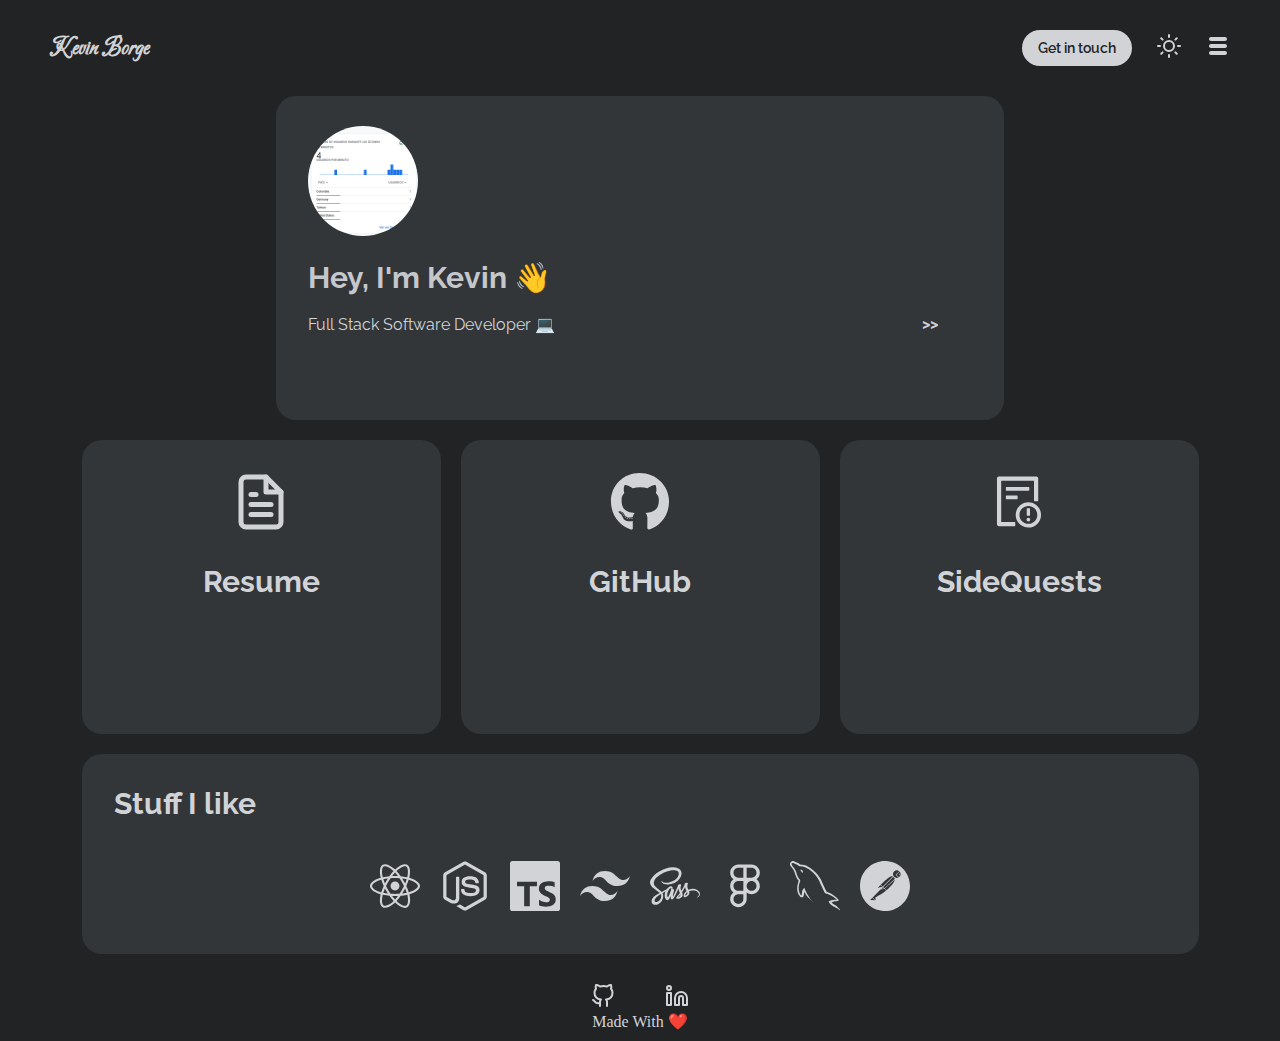
==== index.html @ 9529b45c "Adding url to the sideQuest component" ====
<!DOCTYPE html>
<html lang="en">
<head>
    <meta charset="UTF-8">
    <meta name="viewport" content="width=device-width, initial-scale=1.0">
    <title>Document</title>
    <link rel="stylesheet" href="./Style/Style.css">

    <style>
        @import url('https://fonts.googleapis.com/css2?family=IBM+Plex+Mono:wght@700&family=Lato:wght@300&family=Pixelify+Sans:wght@400;500;600;700&family=Raleway:wght@100;400;500;600&family=Roboto:wght@100;300&display=swap');
    </style>

    <style>
        @import url('https://fonts.googleapis.com/css2?family=Carattere&display=swap');
    </style>

</head>
<body>

    <header>
        
        <div>

            <h2> <a href="">Kevin Borge</a></h2>

            <div class="header-git">
                <a href="">Get in touch</a>
                <a href=""><svg stroke="currentColor" fill="none" stroke-width="2" viewBox="0 0 24 24" stroke-linecap="round" stroke-linejoin="round" class="card-icon swap-off" height="24" width="24" xmlns="http://www.w3.org/2000/svg"><circle cx="12" cy="12" r="5"></circle><line x1="12" y1="1" x2="12" y2="3"></line><line x1="12" y1="21" x2="12" y2="23"></line><line x1="4.22" y1="4.22" x2="5.64" y2="5.64"></line><line x1="18.36" y1="18.36" x2="19.78" y2="19.78"></line><line x1="1" y1="12" x2="3" y2="12"></line><line x1="21" y1="12" x2="23" y2="12"></line><line x1="4.22" y1="19.78" x2="5.64" y2="18.36"></line><line x1="18.36" y1="5.64" x2="19.78" y2="4.22"></line></svg></a>
                
                <label for="menu">
                    <svg stroke="currentColor" fill="currentColor" stroke-width="0" version="1.2" baseProfile="tiny" viewBox="0 0 24 24" class="card-icon swap-off" height="24" width="24" xmlns="http://www.w3.org/2000/svg"><path d="M19 17h-14c-1.103 0-2 .897-2 2s.897 2 2 2h14c1.103 0 2-.897 2-2s-.897-2-2-2zM19 10h-14c-1.103 0-2 .897-2 2s.897 2 2 2h14c1.103 0 2-.897 2-2s-.897-2-2-2zM19 3h-14c-1.103 0-2 .897-2 2s.897 2 2 2h14c1.103 0 2-.897 2-2s-.897-2-2-2z"></path></svg>
                </label> 

                <input type="checkbox" name="menu" id="menu" >
                
                <nav>
                    <ul>
                        <li>About</li>
                        <li>Resume</li>
                    </ul>
                </nav>
            </div>
        </div>

    </header>

    <div class="main-body">
        
        <div class="top-div">
                <ul>
                    <li><img src="/Img/img1.png" alt=""></li>
                    <li><h2>Hey, I'm Kevin 👋</h2></li>
                    <div class="f-stack">
                        <a href="/about.html">
                            <li> <p>Full Stack Software Developer 💻 </p></li>
                            <p class="arrow">>></p>
                        </a>
                    </div>
                </ul>
        </div>

        <div class="mid-div">
            <a href="./resume.html">
                <div class="resume">
                    <svg stroke="currentColor" fill="none" stroke-width="2" viewBox="0 0 24 24" stroke-linecap="round" stroke-linejoin="round" class="card-icon" height="60" width="60" xmlns="http://www.w3.org/2000/svg"><path d="M14 2H6a2 2 0 0 0-2 2v16a2 2 0 0 0 2 2h12a2 2 0 0 0 2-2V8z"></path><polyline points="14 2 14 8 20 8"></polyline><line x1="16" y1="13" x2="8" y2="13"></line><line x1="16" y1="17" x2="8" y2="17"></line><polyline points="10 9 9 9 8 9"></polyline></svg>
                    <p>Resume</p>
                </div>
            </a>

            <a href="https://github.com/PixelGenetics" target="_blank">
                <div class="GitHub">
                    <svg stroke="currentColor" fill="currentColor" stroke-width="0" viewBox="0 0 496 512" class="card-icon" height="60" width="60" xmlns="http://www.w3.org/2000/svg"><path d="M165.9 397.4c0 2-2.3 3.6-5.2 3.6-3.3.3-5.6-1.3-5.6-3.6 0-2 2.3-3.6 5.2-3.6 3-.3 5.6 1.3 5.6 3.6zm-31.1-4.5c-.7 2 1.3 4.3 4.3 4.9 2.6 1 5.6 0 6.2-2s-1.3-4.3-4.3-5.2c-2.6-.7-5.5.3-6.2 2.3zm44.2-1.7c-2.9.7-4.9 2.6-4.6 4.9.3 2 2.9 3.3 5.9 2.6 2.9-.7 4.9-2.6 4.6-4.6-.3-1.9-3-3.2-5.9-2.9zM244.8 8C106.1 8 0 113.3 0 252c0 110.9 69.8 205.8 169.5 239.2 12.8 2.3 17.3-5.6 17.3-12.1 0-6.2-.3-40.4-.3-61.4 0 0-70 15-84.7-29.8 0 0-11.4-29.1-27.8-36.6 0 0-22.9-15.7 1.6-15.4 0 0 24.9 2 38.6 25.8 21.9 38.6 58.6 27.5 72.9 20.9 2.3-16 8.8-27.1 16-33.7-55.9-6.2-112.3-14.3-112.3-110.5 0-27.5 7.6-41.3 23.6-58.9-2.6-6.5-11.1-33.3 2.6-67.9 20.9-6.5 69 27 69 27 20-5.6 41.5-8.5 62.8-8.5s42.8 2.9 62.8 8.5c0 0 48.1-33.6 69-27 13.7 34.7 5.2 61.4 2.6 67.9 16 17.7 25.8 31.5 25.8 58.9 0 96.5-58.9 104.2-114.8 110.5 9.2 7.9 17 22.9 17 46.4 0 33.7-.3 75.4-.3 83.6 0 6.5 4.6 14.4 17.3 12.1C428.2 457.8 496 362.9 496 252 496 113.3 383.5 8 244.8 8zM97.2 352.9c-1.3 1-1 3.3.7 5.2 1.6 1.6 3.9 2.3 5.2 1 1.3-1 1-3.3-.7-5.2-1.6-1.6-3.9-2.3-5.2-1zm-10.8-8.1c-.7 1.3.3 2.9 2.3 3.9 1.6 1 3.6.7 4.3-.7.7-1.3-.3-2.9-2.3-3.9-2-.6-3.6-.3-4.3.7zm32.4 35.6c-1.6 1.3-1 4.3 1.3 6.2 2.3 2.3 5.2 2.6 6.5 1 1.3-1.3.7-4.3-1.3-6.2-2.2-2.3-5.2-2.6-6.5-1zm-11.4-14.7c-1.6 1-1.6 3.6 0 5.9 1.6 2.3 4.3 3.3 5.6 2.3 1.6-1.3 1.6-3.9 0-6.2-1.4-2.3-4-3.3-5.6-2z"></path></svg>
                    <p>GitHub</p>
                </div>
            </a>

            <a href="sideQuest.html">
                <div class="SideQuests">
                    <svg stroke="currentColor" fill="currentColor" stroke-width="0" viewBox="0 0 1024 1024" class="card-icon" height="60" width="60" xmlns="http://www.w3.org/2000/svg"><path d="M688 312v-48c0-4.4-3.6-8-8-8H296c-4.4 0-8 3.6-8 8v48c0 4.4 3.6 8 8 8h384c4.4 0 8-3.6 8-8zm-392 88c-4.4 0-8 3.6-8 8v48c0 4.4 3.6 8 8 8h184c4.4 0 8-3.6 8-8v-48c0-4.4-3.6-8-8-8H296zm376 116c-119.3 0-216 96.7-216 216s96.7 216 216 216 216-96.7 216-216-96.7-216-216-216zm107.5 323.5C750.8 868.2 712.6 884 672 884s-78.8-15.8-107.5-44.5C535.8 810.8 520 772.6 520 732s15.8-78.8 44.5-107.5C593.2 595.8 631.4 580 672 580s78.8 15.8 107.5 44.5C808.2 653.2 824 691.4 824 732s-15.8 78.8-44.5 107.5zM640 812a32 32 0 1 0 64 0 32 32 0 1 0-64 0zm12-64h40c4.4 0 8-3.6 8-8V628c0-4.4-3.6-8-8-8h-40c-4.4 0-8 3.6-8 8v112c0 4.4 3.6 8 8 8zM440 852H208V148h560v344c0 4.4 3.6 8 8 8h56c4.4 0 8-3.6 8-8V108c0-17.7-14.3-32-32-32H168c-17.7 0-32 14.3-32 32v784c0 17.7 14.3 32 32 32h272c4.4 0 8-3.6 8-8v-56c0-4.4-3.6-8-8-8z"></path></svg>
                    <p>SideQuests</p>
                </div>
            </a>
        </div>

        <div class="bottom-div">
            <div class="contenedor">
            <div class="title">
                <h2>Stuff I like</h2>
            </div>
                <div class="technologies">
                    <ul>
                        <li><a href="https://es.react.dev/" target="_blank"><svg stroke="currentColor" fill="currentColor" stroke-width="0" viewBox="0 0 512 512" class="transition" height="50" width="50" xmlns="http://www.w3.org/2000/svg" style=""><path d="M418.2 177.2c-5.4-1.8-10.8-3.5-16.2-5.1.9-3.7 1.7-7.4 2.5-11.1 12.3-59.6 4.2-107.5-23.1-123.3-26.3-15.1-69.2.6-112.6 38.4-4.3 3.7-8.5 7.6-12.5 11.5-2.7-2.6-5.5-5.2-8.3-7.7-45.5-40.4-91.1-57.4-118.4-41.5-26.2 15.2-34 60.3-23 116.7 1.1 5.6 2.3 11.1 3.7 16.7-6.4 1.8-12.7 3.8-18.6 5.9C38.3 196.2 0 225.4 0 255.6c0 31.2 40.8 62.5 96.3 81.5 4.5 1.5 9 3 13.6 4.3-1.5 6-2.8 11.9-4 18-10.5 55.5-2.3 99.5 23.9 114.6 27 15.6 72.4-.4 116.6-39.1 3.5-3.1 7-6.3 10.5-9.7 4.4 4.3 9 8.4 13.6 12.4 42.8 36.8 85.1 51.7 111.2 36.6 27-15.6 35.8-62.9 24.4-120.5-.9-4.4-1.9-8.9-3-13.5 3.2-.9 6.3-1.9 9.4-2.9 57.7-19.1 99.5-50 99.5-81.7 0-30.3-39.4-59.7-93.8-78.4zM282.9 92.3c37.2-32.4 71.9-45.1 87.7-36 16.9 9.7 23.4 48.9 12.8 100.4-.7 3.4-1.4 6.7-2.3 10-22.2-5-44.7-8.6-67.3-10.6-13-18.6-27.2-36.4-42.6-53.1 3.9-3.7 7.7-7.2 11.7-10.7zM167.2 307.5c5.1 8.7 10.3 17.4 15.8 25.9-15.6-1.7-31.1-4.2-46.4-7.5 4.4-14.4 9.9-29.3 16.3-44.5 4.6 8.8 9.3 17.5 14.3 26.1zm-30.3-120.3c14.4-3.2 29.7-5.8 45.6-7.8-5.3 8.3-10.5 16.8-15.4 25.4-4.9 8.5-9.7 17.2-14.2 26-6.3-14.9-11.6-29.5-16-43.6zm27.4 68.9c6.6-13.8 13.8-27.3 21.4-40.6s15.8-26.2 24.4-38.9c15-1.1 30.3-1.7 45.9-1.7s31 .6 45.9 1.7c8.5 12.6 16.6 25.5 24.3 38.7s14.9 26.7 21.7 40.4c-6.7 13.8-13.9 27.4-21.6 40.8-7.6 13.3-15.7 26.2-24.2 39-14.9 1.1-30.4 1.6-46.1 1.6s-30.9-.5-45.6-1.4c-8.7-12.7-16.9-25.7-24.6-39s-14.8-26.8-21.5-40.6zm180.6 51.2c5.1-8.8 9.9-17.7 14.6-26.7 6.4 14.5 12 29.2 16.9 44.3-15.5 3.5-31.2 6.2-47 8 5.4-8.4 10.5-17 15.5-25.6zm14.4-76.5c-4.7-8.8-9.5-17.6-14.5-26.2-4.9-8.5-10-16.9-15.3-25.2 16.1 2 31.5 4.7 45.9 8-4.6 14.8-10 29.2-16.1 43.4zM256.2 118.3c10.5 11.4 20.4 23.4 29.6 35.8-19.8-.9-39.7-.9-59.5 0 9.8-12.9 19.9-24.9 29.9-35.8zM140.2 57c16.8-9.8 54.1 4.2 93.4 39 2.5 2.2 5 4.6 7.6 7-15.5 16.7-29.8 34.5-42.9 53.1-22.6 2-45 5.5-67.2 10.4-1.3-5.1-2.4-10.3-3.5-15.5-9.4-48.4-3.2-84.9 12.6-94zm-24.5 263.6c-4.2-1.2-8.3-2.5-12.4-3.9-21.3-6.7-45.5-17.3-63-31.2-10.1-7-16.9-17.8-18.8-29.9 0-18.3 31.6-41.7 77.2-57.6 5.7-2 11.5-3.8 17.3-5.5 6.8 21.7 15 43 24.5 63.6-9.6 20.9-17.9 42.5-24.8 64.5zm116.6 98c-16.5 15.1-35.6 27.1-56.4 35.3-11.1 5.3-23.9 5.8-35.3 1.3-15.9-9.2-22.5-44.5-13.5-92 1.1-5.6 2.3-11.2 3.7-16.7 22.4 4.8 45 8.1 67.9 9.8 13.2 18.7 27.7 36.6 43.2 53.4-3.2 3.1-6.4 6.1-9.6 8.9zm24.5-24.3c-10.2-11-20.4-23.2-30.3-36.3 9.6.4 19.5.6 29.5.6 10.3 0 20.4-.2 30.4-.7-9.2 12.7-19.1 24.8-29.6 36.4zm130.7 30c-.9 12.2-6.9 23.6-16.5 31.3-15.9 9.2-49.8-2.8-86.4-34.2-4.2-3.6-8.4-7.5-12.7-11.5 15.3-16.9 29.4-34.8 42.2-53.6 22.9-1.9 45.7-5.4 68.2-10.5 1 4.1 1.9 8.2 2.7 12.2 4.9 21.6 5.7 44.1 2.5 66.3zm18.2-107.5c-2.8.9-5.6 1.8-8.5 2.6-7-21.8-15.6-43.1-25.5-63.8 9.6-20.4 17.7-41.4 24.5-62.9 5.2 1.5 10.2 3.1 15 4.7 46.6 16 79.3 39.8 79.3 58 0 19.6-34.9 44.9-84.8 61.4zm-149.7-15c25.3 0 45.8-20.5 45.8-45.8s-20.5-45.8-45.8-45.8c-25.3 0-45.8 20.5-45.8 45.8s20.5 45.8 45.8 45.8z"></path></svg></a></li>
                        <li><a href="https://developer.mozilla.org/es/docs/Web/JavaScript" target="_blank"><svg stroke="currentColor" fill="currentColor" stroke-width="0" viewBox="0 0 448 512" class="transition" height="50" width="50" xmlns="http://www.w3.org/2000/svg" style=""><path d="M224 508c-6.7 0-13.5-1.8-19.4-5.2l-61.7-36.5c-9.2-5.2-4.7-7-1.7-8 12.3-4.3 14.8-5.2 27.9-12.7 1.4-.8 3.2-.5 4.6.4l47.4 28.1c1.7 1 4.1 1 5.7 0l184.7-106.6c1.7-1 2.8-3 2.8-5V149.3c0-2.1-1.1-4-2.9-5.1L226.8 37.7c-1.7-1-4-1-5.7 0L36.6 144.3c-1.8 1-2.9 3-2.9 5.1v213.1c0 2 1.1 4 2.9 4.9l50.6 29.2c27.5 13.7 44.3-2.4 44.3-18.7V167.5c0-3 2.4-5.3 5.4-5.3h23.4c2.9 0 5.4 2.3 5.4 5.3V378c0 36.6-20 57.6-54.7 57.6-10.7 0-19.1 0-42.5-11.6l-48.4-27.9C8.1 389.2.7 376.3.7 362.4V149.3c0-13.8 7.4-26.8 19.4-33.7L204.6 9c11.7-6.6 27.2-6.6 38.8 0l184.7 106.7c12 6.9 19.4 19.8 19.4 33.7v213.1c0 13.8-7.4 26.7-19.4 33.7L243.4 502.8c-5.9 3.4-12.6 5.2-19.4 5.2zm149.1-210.1c0-39.9-27-50.5-83.7-58-57.4-7.6-63.2-11.5-63.2-24.9 0-11.1 4.9-25.9 47.4-25.9 37.9 0 51.9 8.2 57.7 33.8.5 2.4 2.7 4.2 5.2 4.2h24c1.5 0 2.9-.6 3.9-1.7s1.5-2.6 1.4-4.1c-3.7-44.1-33-64.6-92.2-64.6-52.7 0-84.1 22.2-84.1 59.5 0 40.4 31.3 51.6 81.8 56.6 60.5 5.9 65.2 14.8 65.2 26.7 0 20.6-16.6 29.4-55.5 29.4-48.9 0-59.6-12.3-63.2-36.6-.4-2.6-2.6-4.5-5.3-4.5h-23.9c-3 0-5.3 2.4-5.3 5.3 0 31.1 16.9 68.2 97.8 68.2 58.4-.1 92-23.2 92-63.4z"></path></svg></a></li>
                        <li><a href="https://www.typescriptlang.org/" target="_blank"><svg stroke="currentColor" fill="currentColor" stroke-width="0" role="img" viewBox="0 0 24 24" class="transition" height="50" width="50" xmlns="http://www.w3.org/2000/svg" style=""><title></title><path d="M1.125 0C.502 0 0 .502 0 1.125v21.75C0 23.498.502 24 1.125 24h21.75c.623 0 1.125-.502 1.125-1.125V1.125C24 .502 23.498 0 22.875 0zm17.363 9.75c.612 0 1.154.037 1.627.111a6.38 6.38 0 0 1 1.306.34v2.458a3.95 3.95 0 0 0-.643-.361 5.093 5.093 0 0 0-.717-.26 5.453 5.453 0 0 0-1.426-.2c-.3 0-.573.028-.819.086a2.1 2.1 0 0 0-.623.242c-.17.104-.3.229-.393.374a.888.888 0 0 0-.14.49c0 .196.053.373.156.529.104.156.252.304.443.444s.423.276.696.41c.273.135.582.274.926.416.47.197.892.407 1.266.628.374.222.695.473.963.753.268.279.472.598.614.957.142.359.214.776.214 1.253 0 .657-.125 1.21-.373 1.656a3.033 3.033 0 0 1-1.012 1.085 4.38 4.38 0 0 1-1.487.596c-.566.12-1.163.18-1.79.18a9.916 9.916 0 0 1-1.84-.164 5.544 5.544 0 0 1-1.512-.493v-2.63a5.033 5.033 0 0 0 3.237 1.2c.333 0 .624-.03.872-.09.249-.06.456-.144.623-.25.166-.108.29-.234.373-.38a1.023 1.023 0 0 0-.074-1.089 2.12 2.12 0 0 0-.537-.5 5.597 5.597 0 0 0-.807-.444 27.72 27.72 0 0 0-1.007-.436c-.918-.383-1.602-.852-2.053-1.405-.45-.553-.676-1.222-.676-2.005 0-.614.123-1.141.369-1.582.246-.441.58-.804 1.004-1.089a4.494 4.494 0 0 1 1.47-.629 7.536 7.536 0 0 1 1.77-.201zm-15.113.188h9.563v2.166H9.506v9.646H6.789v-9.646H3.375z"></path></svg></a></li>
                        <li><a href="https://tailwindcss.com/" target="_blank"><svg stroke="currentColor" fill="currentColor" stroke-width="0" role="img" viewBox="0 0 24 24" class="transition" height="50" width="50" xmlns="http://www.w3.org/2000/svg" style=""><title></title><path d="M12.001,4.8c-3.2,0-5.2,1.6-6,4.8c1.2-1.6,2.6-2.2,4.2-1.8c0.913,0.228,1.565,0.89,2.288,1.624 C13.666,10.618,15.027,12,18.001,12c3.2,0,5.2-1.6,6-4.8c-1.2,1.6-2.6,2.2-4.2,1.8c-0.913-0.228-1.565-0.89-2.288-1.624 C16.337,6.182,14.976,4.8,12.001,4.8z M6.001,12c-3.2,0-5.2,1.6-6,4.8c1.2-1.6,2.6-2.2,4.2-1.8c0.913,0.228,1.565,0.89,2.288,1.624 c1.177,1.194,2.538,2.576,5.512,2.576c3.2,0,5.2-1.6,6-4.8c-1.2,1.6-2.6,2.2-4.2,1.8c-0.913-0.228-1.565-0.89-2.288-1.624 C10.337,13.382,8.976,12,6.001,12z"></path></svg></a></li>
                        <li><a href="https://sass-lang.com/" target="_blank"><svg fill="currentColor" width="50px" height="50px" viewBox="0 -4 32 32" xmlns="http://www.w3.org/2000/svg"><path d="m27.533 13.796c.039-.001.085-.002.132-.002.834 0 1.623.194 2.323.54l-.031-.014c.638.311 1.162.771 1.541 1.335l.009.014c.299.436.477.975.477 1.555 0 .042-.001.084-.003.125v-.006c-.031.579-.294 1.09-.698 1.448l-.002.002c-.221.217-.488.387-.785.495l-.015.005q-.25.05-.275-.075t.225-.275c.452-.274.779-.716.898-1.237l.003-.013c.003-.042.005-.091.005-.141 0-.311-.074-.605-.205-.865l.005.011c-.217-.453-.541-.825-.94-1.094l-.01-.006c-.597-.384-1.313-.636-2.083-.699l-.016-.001c-.262-.039-.564-.061-.872-.061-.801 0-1.566.151-2.27.426l.042-.015c.145.339.236.732.249 1.144v.005c-.016.845-.47 1.58-1.145 1.99l-.011.006c-.31.22-.664.413-1.041.563l-.035.012c-.229.112-.498.177-.782.177-.033 0-.065-.001-.097-.003h.005q-.949-.199-.45-1.65c.145-.421.348-.786.605-1.107l-.006.007c.329-.43.69-.807 1.089-1.141l.011-.009-.098-.146c-.183-.312-.351-.675-.486-1.054l-.014-.046q-.15-.5-.25-.949l-.05-.35-.5.949q-.65 1.2-1.25 2.099l-.15.25c.168.408.292.881.348 1.375l.002.025c.004.047.006.103.006.159 0 .758-.374 1.428-.948 1.837l-.007.005c-.274.169-.601.344-.94.5l-.06.025c-.353.153-.762.253-1.191.275h-.009c-.033.002-.072.004-.111.004-.25 0-.487-.057-.699-.158l.01.004c-.127-.109-.207-.269-.207-.448 0-.091.021-.178.058-.255l-.002.004c.4-.561.794-1.049 1.213-1.515l-.013.015 1.1-1.399-.199-.45c-.16-.294-.313-.641-.436-1.001l-.014-.048q-.15-.5-.25-.949l-.05-.35-.5 1.2q-.599 1.399-1.1 2.399-.747 1.5-1.25 2.3l-.1.15q-.599.949-1.15.949t-.747-.7c-.096-.344-.152-.739-.152-1.147 0-.036 0-.072.001-.108v.005l.1-.7v.05q-.4.949-.8 1.749c-.177.346-.359.641-.563.919l.013-.019c-.206.216-.496.35-.817.35-.003 0-.005 0-.008 0-.021.002-.045.002-.069.002-.253 0-.483-.096-.657-.253l.001.001c-.349-.358-.608-.805-.742-1.304l-.005-.021c-.164-.455-.258-.981-.258-1.529 0-.071.002-.141.005-.21v.01c.079-.796.238-1.525.471-2.22l-.021.071-1.799 1.05v.05c.261.542.414 1.178.414 1.85 0 .123-.005.245-.015.365l.001-.016c-.053 1.03-.382 1.973-.913 2.77l.013-.02c-.557.884-1.36 1.567-2.314 1.962l-.033.012c-.537.241-1.165.382-1.825.382-.418 0-.824-.056-1.208-.162l.032.007c-.318-.107-.578-.319-.743-.593l-.003-.006c-.233-.338-.38-.751-.403-1.196v-.006c-.011-.101-.017-.218-.017-.337 0-.513.117-.999.326-1.432l-.009.02c.574-.979 1.368-1.772 2.316-2.33l.03-.016c.671-.465 1.442-.916 2.247-1.309l.106-.047.25-.15q-.45-.35-1.65-1.2c-1.069-.716-1.998-1.439-2.874-2.221l.025.022c-.847-.729-1.464-1.703-1.741-2.812l-.008-.038c-.026-.154-.041-.331-.041-.511 0-.564.145-1.094.399-1.555l-.008.017c.56-1.204 1.336-2.219 2.288-3.035l.012-.01c1.03-.973 2.196-1.82 3.462-2.506l.087-.043c1.131-.653 2.452-1.26 3.829-1.747l.17-.052c1.279-.468 2.756-.742 4.296-.747h.002c.07-.002.153-.004.236-.004 1.241 0 2.415.287 3.459.798l-.046-.021c.9.41 1.574 1.182 1.844 2.126l.006.024c.083.322.13.692.13 1.073 0 .632-.131 1.234-.366 1.78l.011-.029c-.428 1.037-1.037 1.92-1.797 2.647l-.003.003c-.77.763-1.693 1.373-2.718 1.78l-.055.019c-1.074.461-2.321.751-3.63.799l-.019.001c-.192.022-.414.034-.639.034-.592 0-1.163-.085-1.703-.244l.043.011c-.483-.154-.9-.393-1.254-.703l.004.003c-.248-.202-.45-.451-.594-.734l-.006-.013q-.15-.4-.025-.475t.175-.025l.25.25c.279.259.612.463.98.593l.02.006c.506.176 1.09.278 1.697.278.195 0 .387-.01.576-.031l-.023.002c1.618-.191 3.077-.743 4.336-1.573l-.037.023c1.064-.633 1.925-1.503 2.531-2.54l.018-.034c.301-.442.481-.988.481-1.576 0-.361-.068-.707-.192-1.025l.007.019c-.374-.591-.979-1.007-1.685-1.122l-.014-.002c-.548-.135-1.178-.213-1.825-.213-.521 0-1.031.05-1.524.146l.05-.008c-1.687.304-3.195.825-4.586 1.541l.091-.043q-6.148 3.1-6.349 6.349v.049c0 .873.343 1.666.902 2.252l-.001-.001c.637.708 1.341 1.333 2.11 1.873l.039.026c.701.524 1.321 1.065 1.898 1.649l.001.002.1.1 3.2-1.749c.365-.528.804-.974 1.308-1.334l.016-.011c.4-.336.908-.555 1.465-.599l.009-.001c.02-.002.043-.002.067-.002.373 0 .693.225.831.547l.002.006c.105.235.166.51.166.799 0 .088-.006.175-.017.261l.001-.01-.097.493.15-.1c.104-.079.235-.126.377-.126.09 0 .175.019.252.053l-.004-.002c.192.05.331.222.331.426 0 .035-.004.069-.012.102l.001-.003-.15.55q-.45 1.799-.599 2.599c-.05.173-.078.372-.078.578 0 .043.001.085.004.127v-.006q.025.3.075.3t.199-.3l.15-.35q.05 0 0 .05l.55-1.15q1.95-4.298 2.099-4.8l.3-.949q.05-.1.4-.199c.237-.064.508-.101.788-.101.023 0 .046 0 .068.001h-.003q.7 0 .7.35l-.05.25c-.112.308-.223.693-.309 1.087l-.011.063c-.02.129-.032.277-.032.429 0 .202.02.399.059.59l-.003-.019.05.199c.102.417.257.783.46 1.117l-.01-.017q.599-.999 1.15-2.049c.29-.483.56-1.043.777-1.629l.023-.07c.075-.377.161-.695.266-1.005l-.016.056q.05-.15.427-.225c.238-.048.511-.075.79-.075h.036-.002q.7 0 .747.35l-.1.199c-.119.336-.223.74-.293 1.155l-.006.045c-.009.097-.015.209-.015.323 0 .239.024.473.069.699l-.004-.023v.199c.115.436.286.819.51 1.166l-.01-.016.15.35c.835-.41 1.817-.65 2.855-.65h.039-.002zm-21.439 7.253c.695-.718 1.124-1.698 1.124-2.778 0-.417-.064-.819-.182-1.197l.008.028-.8.5c-.816.465-1.522.984-2.161 1.574l.008-.007c-.485.446-.843 1.023-1.019 1.674l-.006.025q-.225.925.225 1.2c.183.084.398.133.623.133.246 0 .479-.058.684-.162l-.009.004c.594-.216 1.097-.559 1.497-.998l.003-.003zm6.697-4.604q.25-.65.55-1.55.4-1.2.275-1.399t-.475-.05c-.278.135-.511.32-.697.547l-.003.004c-.208.263-.406.557-.582.866l-.018.034c-.202.331-.373.712-.492 1.116l-.009.034c-.193.523-.305 1.128-.305 1.758 0 .085.002.169.006.253v-.012q.05.999.32 1.075t.625-.725c.229-.413.433-.893.585-1.396l.014-.054q.149-.354.204-.501zm5.546 2.65c.693-.311 1.181-.966 1.249-1.741l.001-.008v-.05l-.55.7-.999 1.1c-.015.012-.025.03-.025.05 0 .02.01.038.024.05q.048.049.3-.1zm4.299-.95c.756-.216 1.3-.901 1.3-1.712 0-.013 0-.026 0-.039v.002c-.01-.2-.046-.388-.105-.566l.004.015c-.389.346-.708.76-.939 1.227l-.011.023q-.451.899-.252 1.048z"/></svg></a></li>
                        <li><a href="https://www.figma.com/" target="_blank"><svg width="50" height="50px" viewBox="0 0 15 15" fill="currentColor" xmlns="http://www.w3.org/2000/svg"><path fill-rule="evenodd" clip-rule="evenodd" d="M7.00005 2.04999H5.52505C4.71043 2.04999 4.05005 2.71037 4.05005 3.52499C4.05005 4.33961 4.71043 4.99999 5.52505 4.99999H7.00005V2.04999ZM7.00005 1.04999H8.00005H9.47505C10.842 1.04999 11.95 2.15808 11.95 3.52499C11.95 4.33163 11.5642 5.04815 10.9669 5.49999C11.5642 5.95184 11.95 6.66836 11.95 7.475C11.95 8.8419 10.842 9.95 9.47505 9.95C8.92236 9.95 8.41198 9.76884 8.00005 9.46266V9.95L8.00005 11.425C8.00005 12.7919 6.89195 13.9 5.52505 13.9C4.15814 13.9 3.05005 12.7919 3.05005 11.425C3.05005 10.6183 3.43593 9.90184 4.03317 9.44999C3.43593 8.99814 3.05005 8.28163 3.05005 7.475C3.05005 6.66836 3.43594 5.95184 4.03319 5.5C3.43594 5.04815 3.05005 4.33163 3.05005 3.52499C3.05005 2.15808 4.15814 1.04999 5.52505 1.04999H7.00005ZM8.00005 2.04999V4.99999H9.47505C10.2897 4.99999 10.95 4.33961 10.95 3.52499C10.95 2.71037 10.2897 2.04999 9.47505 2.04999H8.00005ZM5.52505 8.94998H7.00005L7.00005 7.4788L7.00005 7.475L7.00005 7.4712V6H5.52505C4.71043 6 4.05005 6.66038 4.05005 7.475C4.05005 8.28767 4.70727 8.94684 5.5192 8.94999L5.52505 8.94998ZM4.05005 11.425C4.05005 10.6123 4.70727 9.95315 5.5192 9.94999L5.52505 9.95H7.00005L7.00005 11.425C7.00005 12.2396 6.33967 12.9 5.52505 12.9C4.71043 12.9 4.05005 12.2396 4.05005 11.425ZM8.00005 7.47206C8.00164 6.65879 8.66141 6 9.47505 6C10.2897 6 10.95 6.66038 10.95 7.475C10.95 8.28962 10.2897 8.95 9.47505 8.95C8.66141 8.95 8.00164 8.29121 8.00005 7.47794V7.47206Z"fill="currentColor"/></svg></a></li>
                        <li><a href="https://www.mysql.com/" target="_blank"><svg fill="currentColor" width="50px" height="50px" viewBox="0 0 24 24" xmlns="http://www.w3.org/2000/svg"><path d="m24.129 23.412-.508-.484c-.251-.331-.518-.624-.809-.891l-.005-.004q-.448-.407-.931-.774-.387-.266-1.064-.641c-.371-.167-.661-.46-.818-.824l-.004-.01-.048-.024c.212-.021.406-.06.592-.115l-.023.006.57-.157c.236-.074.509-.122.792-.133h.006c.298-.012.579-.06.847-.139l-.025.006q.194-.048.399-.109t.351-.109v-.169q-.145-.217-.351-.496c-.131-.178-.278-.333-.443-.468l-.005-.004q-.629-.556-1.303-1.076c-.396-.309-.845-.624-1.311-.916l-.068-.04c-.246-.162-.528-.312-.825-.435l-.034-.012q-.448-.182-.883-.399c-.097-.048-.21-.09-.327-.119l-.011-.002c-.117-.024-.217-.084-.29-.169l-.001-.001c-.138-.182-.259-.389-.355-.609l-.008-.02q-.145-.339-.314-.651-.363-.702-.702-1.427t-.651-1.452q-.217-.484-.399-.967c-.134-.354-.285-.657-.461-.942l.013.023c-.432-.736-.863-1.364-1.331-1.961l.028.038c-.463-.584-.943-1.106-1.459-1.59l-.008-.007c-.509-.478-1.057-.934-1.632-1.356l-.049-.035q-.896-.651-1.96-1.282c-.285-.168-.616-.305-.965-.393l-.026-.006-1.113-.278-.629-.048q-.314-.024-.629-.024c-.148-.078-.275-.171-.387-.279-.11-.105-.229-.204-.353-.295l-.01-.007c-.605-.353-1.308-.676-2.043-.93l-.085-.026c-.193-.113-.425-.179-.672-.179-.176 0-.345.034-.499.095l.009-.003c-.38.151-.67.458-.795.84l-.003.01c-.073.172-.115.371-.115.581 0 .368.13.705.347.968l-.002-.003q.544.725.834 1.14.217.291.448.605c.141.188.266.403.367.63l.008.021c.056.119.105.261.141.407l.003.016q.048.206.121.448.217.556.411 1.14c.141.425.297.785.478 1.128l-.019-.04q.145.266.291.52t.314.496c.065.098.147.179.241.242l.003.002c.099.072.164.185.169.313v.001c-.114.168-.191.369-.217.586l-.001.006c-.035.253-.085.478-.153.695l.008-.03c-.223.666-.351 1.434-.351 2.231 0 .258.013.512.04.763l-.003-.031c.06.958.349 1.838.812 2.6l-.014-.025c.197.295.408.552.641.787.168.188.412.306.684.306.152 0 .296-.037.422-.103l-.005.002c.35-.126.599-.446.617-.827v-.002c.048-.474.12-.898.219-1.312l-.013.067c.024-.063.038-.135.038-.211 0-.015-.001-.03-.002-.045v.002q-.012-.109.133-.206v.048q.145.339.302.677t.326.677c.295.449.608.841.952 1.202l-.003-.003c.345.372.721.706 1.127 1.001l.022.015c.212.162.398.337.566.528l.004.004c.158.186.347.339.56.454l.01.005v-.024h.048c-.039-.087-.102-.157-.18-.205l-.002-.001c-.079-.044-.147-.088-.211-.136l.005.003q-.217-.217-.448-.484t-.423-.508q-.508-.702-.969-1.467t-.871-1.555q-.194-.387-.375-.798t-.351-.798c-.049-.099-.083-.213-.096-.334v-.005c-.006-.115-.072-.214-.168-.265l-.002-.001c-.121.206-.255.384-.408.545l.001-.001c-.159.167-.289.364-.382.58l-.005.013c-.141.342-.244.739-.289 1.154l-.002.019q-.072.641-.145 1.318l-.048.024-.024.024c-.26-.053-.474-.219-.59-.443l-.002-.005q-.182-.351-.326-.69c-.248-.637-.402-1.374-.423-2.144v-.009c-.009-.122-.013-.265-.013-.408 0-.666.105-1.308.299-1.91l-.012.044q.072-.266.314-.896t.097-.871c-.05-.165-.143-.304-.265-.41l-.001-.001c-.122-.106-.233-.217-.335-.335l-.003-.004q-.169-.244-.326-.52t-.278-.544c-.165-.382-.334-.861-.474-1.353l-.022-.089c-.159-.565-.336-1.043-.546-1.503l.026.064c-.111-.252-.24-.47-.39-.669l.006.008q-.244-.326-.436-.617-.244-.314-.484-.605c-.163-.197-.308-.419-.426-.657l-.009-.02c-.048-.097-.09-.21-.119-.327l-.002-.011c-.011-.035-.017-.076-.017-.117 0-.082.024-.159.066-.223l-.001.002c.011-.056.037-.105.073-.145.039-.035.089-.061.143-.072h.002c.085-.055.188-.088.3-.088.084 0 .165.019.236.053l-.003-.001c.219.062.396.124.569.195l-.036-.013q.459.194.847.375c.298.142.552.292.792.459l-.018-.012q.194.121.387.266t.411.291h.339q.387 0 .822.037c.293.023.564.078.822.164l-.024-.007c.481.143.894.312 1.286.515l-.041-.019q.593.302 1.125.641c.589.367 1.098.743 1.577 1.154l-.017-.014c.5.428.954.867 1.38 1.331l.01.012c.416.454.813.947 1.176 1.464l.031.047c.334.472.671 1.018.974 1.584l.042.085c.081.154.163.343.234.536l.011.033q.097.278.217.57.266.605.57 1.221t.57 1.198l.532 1.161c.187.406.396.756.639 1.079l-.011-.015c.203.217.474.369.778.422l.008.001c.368.092.678.196.978.319l-.047-.017c.143.065.327.134.516.195l.04.011c.212.065.396.151.565.259l-.009-.005c.327.183.604.363.868.559l-.021-.015q.411.302.822.57.194.145.651.423t.484.52c-.114-.004-.249-.007-.384-.007-.492 0-.976.032-1.45.094l.056-.006c-.536.072-1.022.203-1.479.39l.04-.014c-.113.049-.248.094-.388.129l-.019.004c-.142.021-.252.135-.266.277v.001c.061.076.11.164.143.26l.002.006c.034.102.075.19.125.272l-.003-.006c.119.211.247.393.391.561l-.004-.005c.141.174.3.325.476.454l.007.005q.244.194.508.399c.161.126.343.25.532.362l.024.013c.284.174.614.34.958.479l.046.016c.374.15.695.324.993.531l-.016-.011q.291.169.58.375t.556.399c.073.072.137.152.191.239l.003.005c.091.104.217.175.36.193h.003v-.048c-.088-.067-.153-.16-.184-.267l-.001-.004c-.025-.102-.062-.191-.112-.273l.002.004zm-18.576-19.205q-.194 0-.363.012c-.115.008-.222.029-.323.063l.009-.003v.024h.048q.097.145.244.326t.266.351l.387.798.048-.024c.113-.082.2-.192.252-.321l.002-.005c.052-.139.082-.301.082-.469 0-.018 0-.036-.001-.054v.003c-.045-.044-.082-.096-.108-.154l-.001-.003-.081-.182c-.053-.084-.127-.15-.214-.192l-.003-.001c-.094-.045-.174-.102-.244-.169z"/></svg></a></li>
                        <li><a href="https://www.postman.com/product/what-is-postman/" target="_blank"><svg fill="currentColor" width="50px" height="50px" viewBox="0 0 32 32" xmlns="http://www.w3.org/2000/svg"><path d="M18.036 0.131c-8.765-1.12-16.781 5.067-17.905 13.833-1.12 8.765 5.067 16.781 13.833 17.905 8.765 1.12 16.781-5.067 17.9-13.833 1.125-8.765-5.061-16.781-13.828-17.905zM21.328 10.115c-0.297 0-0.579 0.12-0.787 0.333l-5.937 5.932-0.411-0.407-0.855-0.859c5.849-5.833 6.907-5.891 7.989-5zM14.849 16.593l5.916-5.921c0.328-0.344 0.875-0.339 1.204 0.005 0.323 0.349 0.291 0.896-0.073 1.197l-6.265 5.5zM15.287 17.521l-1.469 0.317c-0.031 0.005-0.072-0.011-0.088-0.047-0.016-0.032-0.011-0.068 0.016-0.095l0.859-0.859zM11.547 16.907l1.568-1.563 1.172 1.172-2.641 0.567c-0.047 0.011-0.093-0.009-0.115-0.052-0.025-0.041-0.015-0.093 0.016-0.124zM6.688 24.984c-0.057-0.005-0.1-0.057-0.095-0.109 0.005-0.025 0.016-0.047 0.032-0.063h0.005l1.26-1.26 1.631 1.631zM9.921 23.307c-0.124 0.068-0.187 0.209-0.156 0.344l0.271 1.152c0.043 0.167-0.161 0.28-0.281 0.156h-0.005l-1.635-1.636 5.016-5.011 2.427-0.525 1.161 1.167c-1.672 1.468-3.959 2.932-6.797 4.353zM16.959 18.74l-1.12-1.12 6.265-5.5c0.057-0.052 0.109-0.109 0.156-0.167-0.192 1.792-2.703 4.323-5.301 6.787zM21.839 10.125h-0.005c-2.183-2.193 0.901-5.563 3.276-3.584l-2.145 2.152c-0.063 0.061-0.063 0.167 0 0.228l1.661 1.663c-0.932 0.463-2.052 0.276-2.787-0.459zM25.271 10.125c-0.109 0.109-0.229 0.208-0.359 0.291l-1.609-1.609 2.041-2.047c0.885 0.964 0.849 2.443-0.073 3.365zM25.14 8.068c-0.067 0.047-0.093 0.129-0.072 0.208 0.099 0.197 0.072 0.432-0.068 0.599-0.068 0.084-0.052 0.199 0.031 0.265 0.032 0.021 0.068 0.037 0.109 0.037 0.057 0 0.111-0.021 0.141-0.063 0.235-0.281 0.281-0.677 0.12-1.005-0.063-0.083-0.177-0.104-0.261-0.041z"/></svg></a></li>
                    </ul>
                </div>
            </div>
        </div>

    </div>

    <footer>
        <div>
            <ul>
                <li><a href=""><svg stroke="#D1D3D7" fill="none" stroke-width="2" viewBox="0 0 24 24" stroke-linecap="round" stroke-linejoin="round" height="24" width="24" xmlns="http://www.w3.org/2000/svg"><path d="M9 19c-5 1.5-5-2.5-7-3m14 6v-3.87a3.37 3.37 0 0 0-.94-2.61c3.14-.35 6.44-1.54 6.44-7A5.44 5.44 0 0 0 20 4.77 5.07 5.07 0 0 0 19.91 1S18.73.65 16 2.48a13.38 13.38 0 0 0-7 0C6.27.65 5.09 1 5.09 1A5.07 5.07 0 0 0 5 4.77a5.44 5.44 0 0 0-1.5 3.78c0 5.42 3.3 6.61 6.44 7A3.37 3.37 0 0 0 9 18.13V22"></path></svg></a></li>
                <li><a href=""><svg stroke="#D1D3D7" fill="none" stroke-width="2" viewBox="0 0 24 24" stroke-linecap="round" stroke-linejoin="round" height="24" width="24" xmlns="http://www.w3.org/2000/svg"><path d="M16 8a6 6 0 0 1 6 6v7h-4v-7a2 2 0 0 0-2-2 2 2 0 0 0-2 2v7h-4v-7a6 6 0 0 1 6-6z"></path><rect x="2" y="9" width="4" height="12"></rect><circle cx="4" cy="4" r="2"></circle></svg></a></li>
            </ul>
            <p>Made With ❤️</p>
        </div>
    </footer>

</body>
</html>
---- Style/Style.css ----
*{
    margin: 0;
    padding: 0;
    list-style: none;
}
body{
    background-color: #222325;
}

@media screen and (max-width: 844px){

    header {
    position: relative;
    margin: 10px 50px;
    padding: 20px 0px;
}

header h2 {
    font-family: 'Carattere', cursive;
}

header, a {
    color: #D1D3D7;
    text-decoration: none;
}

header div:first-child {
    display: flex;
    justify-content: space-between;
    align-items: center;
    position: relative;
}

header input {
    display: none;
}

header div:nth-child(2) {
    display: flex;
    gap: 25px;
    align-items: center;
}

header div:nth-child(2) a:first-child {
    background: #D1D3D7;
    color: #222325;
    font-family: 'Raleway', sans-serif;
    font-weight: 600;
    font-size: 14px;
    padding: 10px 16px;
    border-radius: 26px;
}

header div label {
    cursor: pointer;
}

header div:nth-child(2) a:first-child:hover {
    transition: 0.5s;
    background: #FFC552;
}

header div nav {
    position: absolute; 
    top: 100%; 
    left: 0;
    display: flex;
    width: 100%;
    
    flex-direction: column; 
    overflow: hidden;
    max-height: 0;
    transition: max-height 0.5s ease-in-out;
}

header div input:checked ~ nav {
    max-height: 200px;
}

header div nav ul {
    list-style: none;
    padding: 0;
    margin: 0;
    display: flex;
    flex-direction: column;
}

header div nav ul li {
    border-bottom: 1px solid #3E4042;
    padding: 7px;
    font-family: 'Raleway', sans-serif;
}

header div nav ul li a {
    padding: 10px 16px;
    color: #D1D3D7;
    text-decoration: none;
    display: block;
    transition: background 0.5s;
}

header div nav ul li a:hover {
    background: #FFC552;
} 

    .main-body{
        display: flex;
        flex-direction: column;
        align-items: center;
        row-gap: 20px;
        margin-top: 60px;
    }
    
    .main-body .top-div{
        background: #323639;
        height: 254px;
        width: 435px;
        padding-top: 30px;
        border-radius: 20px;
    }
    
    .main-body .top-div ul{
        display: flex;
        flex-direction: column;
        margin-left: 32px;
        gap: 20px;
    }

    .main-body .top-div .f-stack{
        display: flex;
        column-gap: 115px;
    }

    .main-body .top-div img{
        height: 110px;
        width: 110px;
        border-radius: 200px;
    }
    
    .main-body .top-div ul li p{
        font-family: 'Raleway', sans-serif;
        font-size: 16px;
    }

    .main-body .top-div .f-stack a{
        display: flex;
        color: #D1D3D7;
        font-family: 'Roboto', sans-serif;
        text-decoration: none;
        border-radius: 20px;

    }
    
    .main-body .top-div .f-stack .arrow{
        font-weight: 600;
        padding-left: 100px;
    }
    
    .main-body .top-div .f-stack a:hover{
        transition: 0.5s;
        color: #FFC552;
    }

    .main-body .top-div:hover{
        transition: 0.5s;
        box-shadow: 10px 10px 26px 3px rgba(0,0,0,0.5);
        -webkit-box-shadow: 10px 10px 26px 3px rgba(0,0,0,0.5);
        -moz-box-shadow: 10px 10px 26px 3px rgba(0,0,0,0.5);
    }


    .main-body .top-div h2{
        font-family: 'Raleway', sans-serif;
        font-size: 30px;
        color: #C5C7CB;
    }

    .main-body .mid-div{
        display: flex;
        flex-direction: column;
        row-gap: 20px;
        font-size: 30px;
        font-family: 'Raleway', sans-serif;
        color: #D1D3D7;
        font-size: 30px;
    }

    .main-body .mid-div a{
        text-decoration: none;
        color: #D1D3D7;
        border-radius: 20px;
    }

    .main-body .mid-div .resume{
        background: #323639;
        display: flex;
        flex-direction: row;
        align-items: center;
        height: 124px;
        width: 435px;
        border-radius: 20px;

    }

    .main-body .mid-div .GitHub{
        background: #323639;
        display: flex;
        flex-direction: row;
        align-items: center;
        height: 124px;
        width: 435px;
        border-radius: 20px;
    }

    .main-body .mid-div .SideQuests{
        background: #323639;
        display: flex;
        flex-direction: row;
        align-items: center;
        height: 124px;
        width: 435px;
        border-radius: 20px;
    }

    .main-body .mid-div svg{
        display: flex;
        margin: 32px;
    }

    .main-body .mid-div svg:hover{
        color: #FFC552;
        transition: 0.5s;
    }

    .main-body .mid-div a:hover{
        transition: 0.5s;
        box-shadow: 10px 10px 26px 3px rgba(0,0,0,0.5);
-webkit-box-shadow: 10px 10px 26px 3px rgba(0,0,0,0.5);
-moz-box-shadow: 10px 10px 26px 3px rgba(0,0,0,0.5);
    }
    

    .main-body .bottom-div{
        background: #323639;
        display: flex;
        flex-direction: column;
        height: 268px;
        width: 435px;
        border-radius: 20px;
    }

    .main-body .bottom-div:hover{
        transition: 0.5s;
        box-shadow: 10px 10px 26px 3px rgba(0,0,0,0.5);
        -webkit-box-shadow: 10px 10px 26px 3px rgba(0,0,0,0.5);
        -moz-box-shadow: 10px 10px 26px 3px rgba(0,0,0,0.5);
    }

    .main-body .bottom-div .contenedor{
        margin-left: 32px;
        margin-right: 32px;
        margin-top: 32px;
        color: #D1D3D7;
        font-family: 'Raleway', sans-serif;
        font-size: 20px;
    }

    .main-body .bottom-div .technologies ul{
        display: flex;
        flex-wrap: wrap;
        justify-content: center;
        gap: 20px;
        margin-top: 40px;
    }

    .main-body .bottom-div .technologies ul li:nth-child(1):hover path{
        transition: 0.5s;
        fill: #00C6F7;
    }
    .main-body .bottom-div .technologies ul li:nth-child(2):hover path{
        transition: 0.5s;
        fill: #7FC728;
    }
    .main-body .bottom-div .technologies ul li:nth-child(3):hover path{
        transition: 0.5s;
        fill: #2F74C0;
    }
    .main-body .bottom-div .technologies ul li:nth-child(4):hover path{
        transition: 0.5s;
        fill: #36B7F0;
    }
    .main-body .bottom-div .technologies ul li:nth-child(5):hover path{
        transition: 0.5s;
        fill: #C76494;
    }
    .main-body .bottom-div .technologies ul li:nth-child(6):hover path{
        transition: 0.5s;
        fill: #EA4C1D;
    }
    .main-body .bottom-div .technologies ul li:nth-child(7):hover path{
        transition: 0.5s;
        fill: #005E87;
    }
    .main-body .bottom-div .technologies ul li:nth-child(8):hover path{
        transition: 0.5s;
        fill: #F76935;
    }


    footer{
        position: relative;
        bottom: 0;
        padding: 10px; 
        display: flex;
        flex-direction: column;
        justify-content: center;
        align-items: center;
        color: #D1D3D7;
    }

    footer div{
        display: flex;
        width: 200px;
        flex-direction: column;
        justify-content: center;
        align-items: center;
        padding-top: 100px;
    }

    footer ul{
        display: flex;
        flex-direction: row;
        text-decoration: none;
        gap: 50px;
    }

}    

@media screen and (min-width: 845px) and (max-width:1182px){
        
        
    header {
        position: relative;
        margin: 10px 50px;
        padding: 20px 0px;
    }
    
    header h2 {
        font-family: 'Carattere', cursive;
    }
    
    header, a {
        color: #D1D3D7;
        text-decoration: none;
    }
    
    header div:first-child {
        display: flex;
        justify-content: space-between;
        align-items: center;
        position: relative;
    }
    
    header input {
        display: none;
    }
    
    header div:nth-child(2) {
        display: flex;
        gap: 25px;
        align-items: center;
    }
    
    header div:nth-child(2) a:first-child {
        background: #D1D3D7;
        color: #222325;
        font-family: 'Raleway', sans-serif;
        font-weight: 600;
        font-size: 14px;
        padding: 10px 16px;
        border-radius: 26px;
    }
    
    header div label {
        cursor: pointer;
    }
    
    header div:nth-child(2) a:first-child:hover {
        transition: 0.5s;
        background: #FFC552;
    }
    
    header div nav {
        position: absolute; 
        top: 100%; 
        left: 0;
        display: flex;
        width: 100%;
        
        flex-direction: column; 
        overflow: hidden;
        max-height: 0;
        transition: max-height 0.5s ease-in-out;
    }
    
    header div input:checked ~ nav {
        max-height: 200px;
    }
    
    header div nav ul {
        list-style: none;
        padding: 0;
        margin: 0;
        display: flex;
        flex-direction: column;
    }
    
    header div nav ul li {
        border-bottom: 1px solid #3E4042;
        padding: 7px;
        font-family: 'Raleway', sans-serif;
    }
    
    header div nav ul li a {
        padding: 10px 16px;
        color: #D1D3D7;
        text-decoration: none;
        display: block;
        transition: background 0.5s;
    }
    
    header div nav ul li a:hover {
        background: #FFC552;
    } 

        .main-body{
            display: flex;
            flex-direction: column;
            align-items: center;
            row-gap: 20px;
        }
        
        .main-body .top-div{
            background: #323639;
            height: 294px;
            width: 728px;
            padding-top: 30px;
            border-radius: 20px;
        }
        
        .main-body .top-div ul{
            display: flex;
            flex-direction: column;
            margin-left: 32px;
            gap: 20px;
        }
    
        .main-body .top-div .f-stack{
            display: flex;
            column-gap: 115px;
        }
    
        .main-body .top-div img{
            height: 110px;
            width: 110px;
            border-radius: 200px;
        }
        
        .main-body .top-div ul li p{
            font-family: 'Raleway', sans-serif;
            font-size: 16px;
        }
    
        .main-body .top-div .f-stack a{
            display: flex;
            color: #D1D3D7;
            font-family: 'Roboto', sans-serif;
            text-decoration: none;
            border-radius: 20px;
    
        }
        
        .main-body .top-div .f-stack .arrow{
            font-weight: 600;
            padding-left: 367px;
        }
        
        .main-body .top-div .f-stack a:hover{
            transition: 0.5s;
            color: #FFC552;
        }
    
        .main-body .top-div:hover{
            transition: 0.5s;
            box-shadow: 10px 10px 26px 3px rgba(0,0,0,0.5);
            -webkit-box-shadow: 10px 10px 26px 3px rgba(0,0,0,0.5);
            -moz-box-shadow: 10px 10px 26px 3px rgba(0,0,0,0.5);
        }
    
    
        .main-body .top-div h2{
            font-family: 'Raleway', sans-serif;
            font-size: 30px;
            color: #C5C7CB;
        }
    
        .main-body .mid-div{
            display: flex;
            flex-direction: row;
            column-gap: 20px;
            font-size: 30px;
            font-family: 'Raleway', sans-serif;
            color: #D1D3D7;
            font-size: 30px;
            font-weight: bold;
        }
    
        .main-body .mid-div a{
            text-decoration: none;
            color: #D1D3D7;
            border-radius: 20px;
        }
    
        .main-body .mid-div .resume{
            background: #323639;
            display: flex;
            flex-direction: column;
            align-items: center;
            height: 200px;
            width: 229px;
            border-radius: 20px;
    
        }
    
        .main-body .mid-div .GitHub{
            background: #323639;
            display: flex;
            flex-direction: column;
            align-items: center;
            height: 200px;
            width: 229px;
            border-radius: 20px;
        }
    
        .main-body .mid-div .SideQuests{
            background: #323639;
            display: flex;
            flex-direction: column;
            align-items: center;
            height: 200px;
            width: 229px;
            border-radius: 20px;
        }
    
        .main-body .mid-div svg{
            display: flex;
            margin: 32px;
        }
    
        .main-body .mid-div svg:hover{
            color: #FFC552;
            transition: 0.5s;
        }
    
        .main-body .mid-div a:hover{
            transition: 0.5s;
            box-shadow: 10px 10px 26px 3px rgba(0,0,0,0.5);
            -webkit-box-shadow: 10px 10px 26px 3px rgba(0,0,0,0.5);
            -moz-box-shadow: 10px 10px 26px 3px rgba(0,0,0,0.5);
        }
        
    
        .main-body .bottom-div{
            background: #323639;
            display: flex;
            flex-direction: column;
            height: 190px;
            width: 728px;
            border-radius: 20px;
        }
    
        .main-body .bottom-div:hover{
            transition: 0.5s;
            box-shadow: 10px 10px 26px 3px rgba(0,0,0,0.5);
            -webkit-box-shadow: 10px 10px 26px 3px rgba(0,0,0,0.5);
            -moz-box-shadow: 10px 10px 26px 3px rgba(0,0,0,0.5);
        }
    
        .main-body .bottom-div .contenedor{
            margin-left: 32px;
            margin-right: 32px;
            margin-top: 32px;
            color: #D1D3D7;
            font-family: 'Raleway', sans-serif;
            font-size: 20px;
        }
    
        .main-body .bottom-div .technologies ul{
            display: flex;
            flex-wrap: wrap;
            justify-content: center;
            gap: 20px;
            margin-top: 40px;
        }

        .main-body .bottom-div .technologies ul li:nth-child(1):hover path{
            transition: 0.5s;
            fill: #00C6F7;
        }
        .main-body .bottom-div .technologies ul li:nth-child(2):hover path{
            transition: 0.5s;
            fill: #7FC728;
        }
        .main-body .bottom-div .technologies ul li:nth-child(3):hover path{
            transition: 0.5s;
            fill: #2F74C0;
        }
        .main-body .bottom-div .technologies ul li:nth-child(4):hover path{
            transition: 0.5s;
            fill: #36B7F0;
        }
        .main-body .bottom-div .technologies ul li:nth-child(5):hover path{
            transition: 0.5s;
            fill: #C76494;
        }
        .main-body .bottom-div .technologies ul li:nth-child(6):hover path{
            transition: 0.5s;
            fill: #EA4C1D;
        }
        .main-body .bottom-div .technologies ul li:nth-child(7):hover path{
            transition: 0.5s;
            fill: #005E87;
        }
        .main-body .bottom-div .technologies ul li:nth-child(8):hover path{
            transition: 0.5s;
            fill: #F76935;
        }

        footer{
            position: relative;
            bottom: 0;
            padding: 10px; 
            display: flex;
            flex-direction: column;
            justify-content: center;
            align-items: center;
            color: #D1D3D7;
        }
    
        footer div{
            display: flex;
            width: 200px;
            flex-direction: column;
            justify-content: center;
            align-items: center;
            padding-top: 20px;
        }
    
        footer ul{
            display: flex;
            flex-direction: row;
            text-decoration: none;
            gap: 50px;
        }

}

@media screen and (min-width: 1183px){

    
    header {
        position: relative;
        margin: 10px 50px;
        padding: 20px 0px;
    }
    
    header h2 {
        font-family: 'Carattere', cursive;
    }
    
    header, a {
        color: #D1D3D7;
        text-decoration: none;
    }
    
    header div:first-child {
        display: flex;
        justify-content: space-between;
        align-items: center;
        position: relative;
    }
    
    header input {
        display: none;
    }
    
    header div:nth-child(2) {
        display: flex;
        gap: 25px;
        align-items: center;
    }
    
    header div:nth-child(2) a:first-child {
        background: #D1D3D7;
        color: #222325;
        font-family: 'Raleway', sans-serif;
        font-weight: 600;
        font-size: 14px;
        padding: 10px 16px;
        border-radius: 26px;
    }
    
    header div label {
        cursor: pointer;
    }
    
    header div:nth-child(2) a:first-child:hover {
        transition: 0.5s;
        background: #FFC552;
    }
    
    header div nav {
        position: absolute; 
        top: 100%; 
        left: 0;
        display: flex;
        width: 100%;
        
        flex-direction: column; 
        overflow: hidden;
        max-height: 0;
        transition: max-height 0.5s ease-in-out;
    }
    
    header div input:checked ~ nav {
        max-height: 200px;
    }
    
    header div nav ul {
        list-style: none;
        padding: 0;
        margin: 0;
        display: flex;
        flex-direction: column;
    }
    
    header div nav ul li {
        border-bottom: 1px solid #3E4042;
        padding: 7px;
        font-family: 'Raleway', sans-serif;
    }
    
    header div nav ul li a {
        padding: 10px 16px;
        color: #D1D3D7;
        text-decoration: none;
        display: block;
        transition: background 0.5s;
    }
    
    header div nav ul li a:hover {
        background: #FFC552;
    } 


    .main-body{
        display: flex;
        flex-direction: column;
        align-items: center;
        row-gap: 20px;
    }

    .main-body .top-div{
        background: #323639;
        height: 294px;
        width: 728px;
        padding-top: 30px;
        border-radius: 20px;
    }
    
    .main-body .top-div ul{
        display: flex;
        flex-direction: column;
        margin-left: 32px;
        gap: 20px;
    }

    .main-body .top-div .f-stack{
        display: flex;
        column-gap: 115px;
    }

    .main-body .top-div img{
        height: 110px;
        width: 110px;
        border-radius: 200px;
    }
    
    .main-body .top-div ul li p{
        font-family: 'Raleway', sans-serif;
        font-size: 16px;
    }

    .main-body .top-div .f-stack a{
        display: flex;
        color: #D1D3D7;
        font-family: 'Roboto', sans-serif;
        text-decoration: none;
        border-radius: 20px;

    }
    
    .main-body .top-div .f-stack .arrow{
        font-weight: 600;
        padding-left: 367px;
    }
    
    .main-body .top-div .f-stack a:hover{
        transition: 0.5s;
        color: #FFC552;
    }

    .main-body .top-div:hover{
        transition: 0.5s;
        box-shadow: 10px 10px 26px 3px rgba(0,0,0,0.5);
        -webkit-box-shadow: 10px 10px 26px 3px rgba(0,0,0,0.5);
        -moz-box-shadow: 10px 10px 26px 3px rgba(0,0,0,0.5);
    }


    .main-body .top-div h2{
        font-family: 'Raleway', sans-serif;
        font-size: 30px;
        color: #C5C7CB;
    }

    .main-body .mid-div{
        display: flex;
        flex-direction: row;
        column-gap: 20px;
        font-size: 30px;
        font-family: 'Raleway', sans-serif;
        color: #D1D3D7;
        font-size: 30px;
        font-weight: bold;
    }

    .main-body .mid-div a{
        text-decoration: none;
        color: #D1D3D7;
        border-radius: 20px;
    }

    .main-body .mid-div .resume{
        background: #323639;
        display: flex;
        flex-direction: column;
        align-items: center;
        height: 294px;
        width: 359px;
        border-radius: 20px;

    }

    .main-body .mid-div .GitHub{
        background: #323639;
        display: flex;
        flex-direction: column;
        align-items: center;
        height: 294px;
        width: 359px;
        border-radius: 20px;
    }

    .main-body .mid-div .SideQuests{
        background: #323639;
        display: flex;
        flex-direction: column;
        align-items: center;
        height: 294px;
        width: 359px;
        border-radius: 20px;
    }

    .main-body .mid-div svg{
        display: flex;
        margin: 32px;
    }

    .main-body .mid-div svg:hover{
        color: #FFC552;
        transition: 0.5s;
    }

    .main-body .mid-div a:hover{
        transition: 0.5s;
        box-shadow: 10px 10px 26px 3px rgba(0,0,0,0.5);
        -webkit-box-shadow: 10px 10px 26px 3px rgba(0,0,0,0.5);
        -moz-box-shadow: 10px 10px 26px 3px rgba(0,0,0,0.5);
    }
    

    .main-body .bottom-div{
        background: #323639;
        display: flex;
        flex-direction: column;
        height: 200px;
        width: 1117px;
        border-radius: 20px;
    }

    .main-body .bottom-div:hover{
        transition: 0.5s;
        box-shadow: 10px 10px 26px 3px rgba(0,0,0,0.5);
        -webkit-box-shadow: 10px 10px 26px 3px rgba(0,0,0,0.5);
        -moz-box-shadow: 10px 10px 26px 3px rgba(0,0,0,0.5);
    }

    .main-body .bottom-div .contenedor{
        margin-left: 32px;
        margin-right: 32px;
        margin-top: 32px;
        color: #D1D3D7;
        font-family: 'Raleway', sans-serif;
        font-size: 20px;
    }

    .main-body .bottom-div .technologies ul{
        display: flex;
        flex-wrap: wrap;
        justify-content: center;
        gap: 20px;
        margin-top: 40px;
    }

    .main-body .bottom-div .technologies ul li:nth-child(1):hover path{
        transition: 0.5s;
        fill: #00C6F7;
    }
    .main-body .bottom-div .technologies ul li:nth-child(2):hover path{
        transition: 0.5s;
        fill: #7FC728;
    }
    .main-body .bottom-div .technologies ul li:nth-child(3):hover path{
        transition: 0.5s;
        fill: #2F74C0;
    }
    .main-body .bottom-div .technologies ul li:nth-child(4):hover path{
        transition: 0.5s;
        fill: #36B7F0;
    }
    .main-body .bottom-div .technologies ul li:nth-child(5):hover path{
        transition: 0.5s;
        fill: #C76494;
    }
    .main-body .bottom-div .technologies ul li:nth-child(6):hover path{
        transition: 0.5s;
        fill: #EA4C1D;
    }
    .main-body .bottom-div .technologies ul li:nth-child(7):hover path{
        transition: 0.5s;
        fill: #005E87;
    }
    .main-body .bottom-div .technologies ul li:nth-child(8):hover path{
        transition: 0.5s;
        fill: #F76935;
    }

    footer{
        position: relative;
        bottom: 0;
        padding: 10px; 
        display: flex;
        flex-direction: column;
        justify-content: center;
        align-items: center;
        color: #D1D3D7;
    }

    footer div{
        display: flex;
        width: 200px;
        flex-direction: column;
        justify-content: center;
        align-items: center;
        padding-top: 20px;
    }

    footer ul{
        display: flex;
        flex-direction: row;
        text-decoration: none;
        gap: 50px;
    }









}
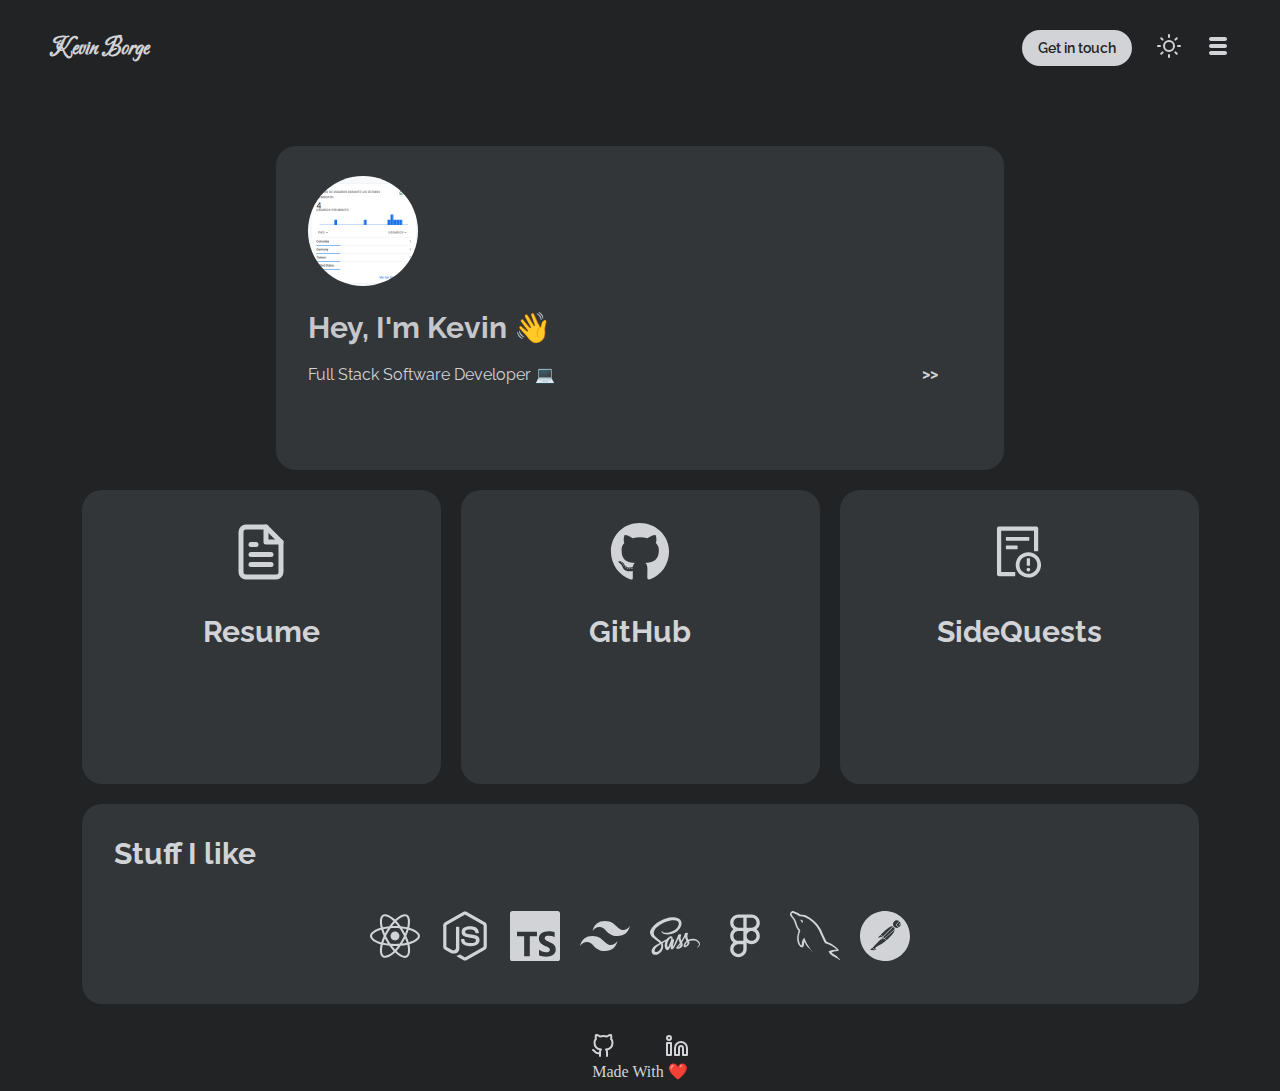
==== commit 5e04367d: "adding <a> tag and href" ====
--- a/index.html
+++ b/index.html
@@ -24,7 +24,7 @@
             <h2> <a href="">Kevin Borge</a></h2>
 
             <div class="header-git">
-                <a href="">Get in touch</a>
+                <a href="mailto:antoniokevin153@outlook.com?subject=Asunto del Correo&body=Ingresar cuerpo del mensaje">Get in touch</a>
                 <a href=""><svg stroke="currentColor" fill="none" stroke-width="2" viewBox="0 0 24 24" stroke-linecap="round" stroke-linejoin="round" class="card-icon swap-off" height="24" width="24" xmlns="http://www.w3.org/2000/svg"><circle cx="12" cy="12" r="5"></circle><line x1="12" y1="1" x2="12" y2="3"></line><line x1="12" y1="21" x2="12" y2="23"></line><line x1="4.22" y1="4.22" x2="5.64" y2="5.64"></line><line x1="18.36" y1="18.36" x2="19.78" y2="19.78"></line><line x1="1" y1="12" x2="3" y2="12"></line><line x1="21" y1="12" x2="23" y2="12"></line><line x1="4.22" y1="19.78" x2="5.64" y2="18.36"></line><line x1="18.36" y1="5.64" x2="19.78" y2="4.22"></line></svg></a>
                 
                 <label for="menu">
@@ -35,8 +35,8 @@
                 
                 <nav>
                     <ul>
-                        <li>About</li>
-                        <li>Resume</li>
+                        <li><a href="./about.html">About</a></li>
+                        <li><a href="./resume.html">Resume</a></li>
                     </ul>
                 </nav>
             </div>
--- a/Style/Style.css
+++ b/Style/Style.css
@@ -438,6 +438,7 @@
             flex-direction: column;
             align-items: center;
             row-gap: 20px;
+            margin-top: 60px;
         }
         
         .main-body .top-div{
@@ -768,6 +769,7 @@
         flex-direction: column;
         align-items: center;
         row-gap: 20px;
+        margin-top: 60px;
     }
 
     .main-body .top-div{
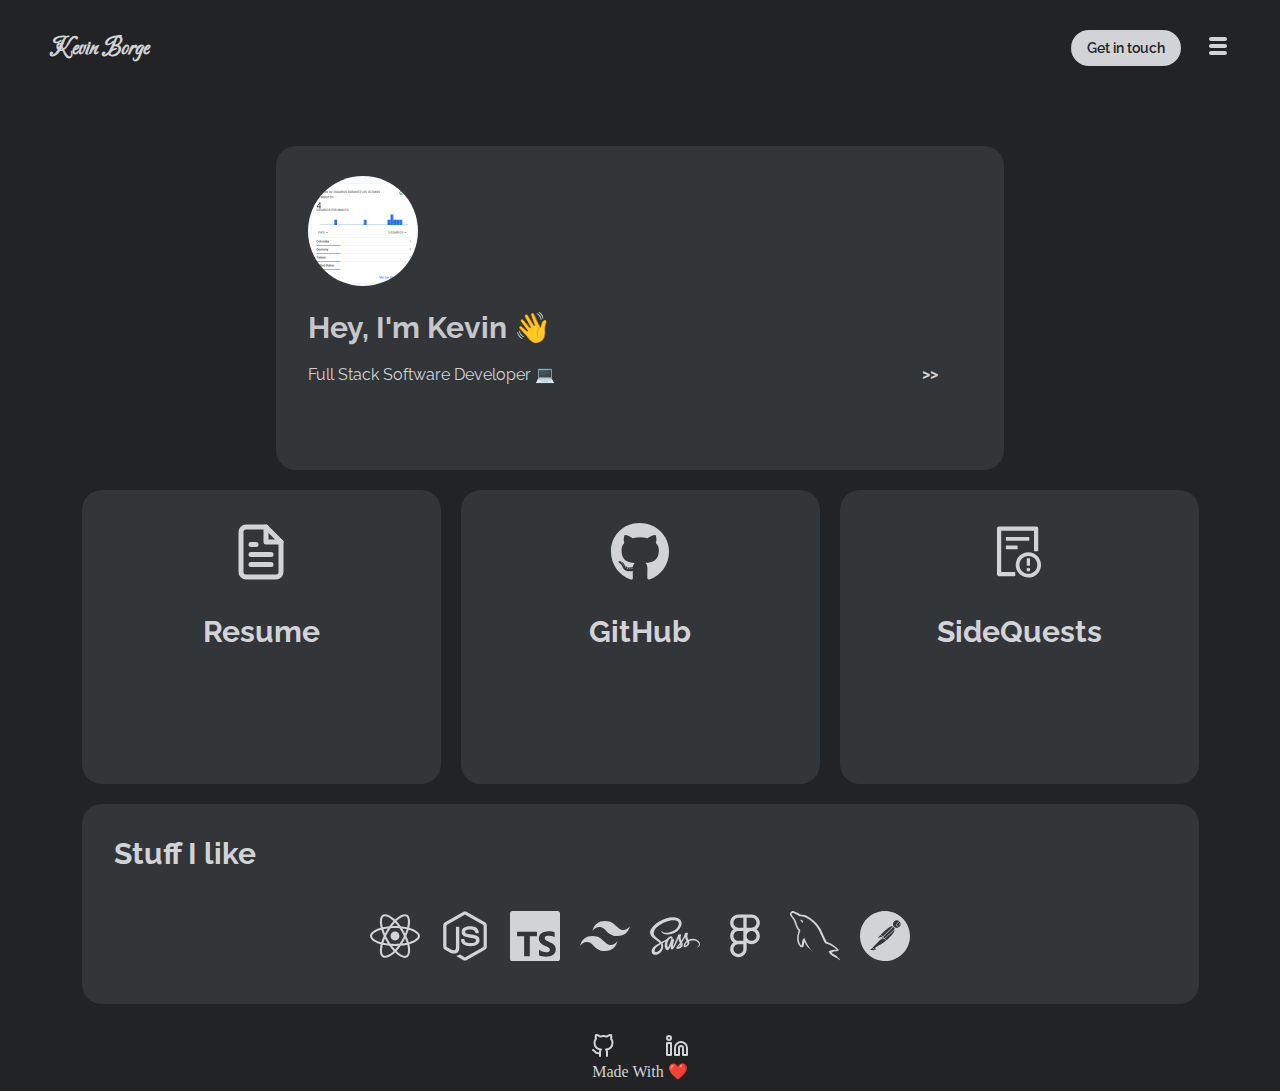
==== commit f9dab3f9: "Removing <a> tag on header-git div" ====
--- a/index.html
+++ b/index.html
@@ -25,7 +25,6 @@
 
             <div class="header-git">
                 <a href="mailto:antoniokevin153@outlook.com?subject=Asunto del Correo&body=Ingresar cuerpo del mensaje">Get in touch</a>
-                <a href=""><svg stroke="currentColor" fill="none" stroke-width="2" viewBox="0 0 24 24" stroke-linecap="round" stroke-linejoin="round" class="card-icon swap-off" height="24" width="24" xmlns="http://www.w3.org/2000/svg"><circle cx="12" cy="12" r="5"></circle><line x1="12" y1="1" x2="12" y2="3"></line><line x1="12" y1="21" x2="12" y2="23"></line><line x1="4.22" y1="4.22" x2="5.64" y2="5.64"></line><line x1="18.36" y1="18.36" x2="19.78" y2="19.78"></line><line x1="1" y1="12" x2="3" y2="12"></line><line x1="21" y1="12" x2="23" y2="12"></line><line x1="4.22" y1="19.78" x2="5.64" y2="18.36"></line><line x1="18.36" y1="5.64" x2="19.78" y2="4.22"></line></svg></a>
                 
                 <label for="menu">
                     <svg stroke="currentColor" fill="currentColor" stroke-width="0" version="1.2" baseProfile="tiny" viewBox="0 0 24 24" class="card-icon swap-off" height="24" width="24" xmlns="http://www.w3.org/2000/svg"><path d="M19 17h-14c-1.103 0-2 .897-2 2s.897 2 2 2h14c1.103 0 2-.897 2-2s-.897-2-2-2zM19 10h-14c-1.103 0-2 .897-2 2s.897 2 2 2h14c1.103 0 2-.897 2-2s-.897-2-2-2zM19 3h-14c-1.103 0-2 .897-2 2s.897 2 2 2h14c1.103 0 2-.897 2-2s-.897-2-2-2z"></path></svg>
@@ -107,8 +106,8 @@
     <footer>
         <div>
             <ul>
-                <li><a href=""><svg stroke="#D1D3D7" fill="none" stroke-width="2" viewBox="0 0 24 24" stroke-linecap="round" stroke-linejoin="round" height="24" width="24" xmlns="http://www.w3.org/2000/svg"><path d="M9 19c-5 1.5-5-2.5-7-3m14 6v-3.87a3.37 3.37 0 0 0-.94-2.61c3.14-.35 6.44-1.54 6.44-7A5.44 5.44 0 0 0 20 4.77 5.07 5.07 0 0 0 19.91 1S18.73.65 16 2.48a13.38 13.38 0 0 0-7 0C6.27.65 5.09 1 5.09 1A5.07 5.07 0 0 0 5 4.77a5.44 5.44 0 0 0-1.5 3.78c0 5.42 3.3 6.61 6.44 7A3.37 3.37 0 0 0 9 18.13V22"></path></svg></a></li>
-                <li><a href=""><svg stroke="#D1D3D7" fill="none" stroke-width="2" viewBox="0 0 24 24" stroke-linecap="round" stroke-linejoin="round" height="24" width="24" xmlns="http://www.w3.org/2000/svg"><path d="M16 8a6 6 0 0 1 6 6v7h-4v-7a2 2 0 0 0-2-2 2 2 0 0 0-2 2v7h-4v-7a6 6 0 0 1 6-6z"></path><rect x="2" y="9" width="4" height="12"></rect><circle cx="4" cy="4" r="2"></circle></svg></a></li>
+                <li><a href="https://github.com/PixelGenetics" target="_blank"><svg stroke="#D1D3D7" fill="none" stroke-width="2" viewBox="0 0 24 24" stroke-linecap="round" stroke-linejoin="round" height="24" width="24" xmlns="http://www.w3.org/2000/svg"><path d="M9 19c-5 1.5-5-2.5-7-3m14 6v-3.87a3.37 3.37 0 0 0-.94-2.61c3.14-.35 6.44-1.54 6.44-7A5.44 5.44 0 0 0 20 4.77 5.07 5.07 0 0 0 19.91 1S18.73.65 16 2.48a13.38 13.38 0 0 0-7 0C6.27.65 5.09 1 5.09 1A5.07 5.07 0 0 0 5 4.77a5.44 5.44 0 0 0-1.5 3.78c0 5.42 3.3 6.61 6.44 7A3.37 3.37 0 0 0 9 18.13V22"></path></svg></a></li>
+                <li><a href="https://www.linkedin.com/in/kevinborge/" target="_blank"><svg stroke="#D1D3D7" fill="none" stroke-width="2" viewBox="0 0 24 24" stroke-linecap="round" stroke-linejoin="round" height="24" width="24" xmlns="http://www.w3.org/2000/svg"><path d="M16 8a6 6 0 0 1 6 6v7h-4v-7a2 2 0 0 0-2-2 2 2 0 0 0-2 2v7h-4v-7a6 6 0 0 1 6-6z"></path><rect x="2" y="9" width="4" height="12"></rect><circle cx="4" cy="4" r="2"></circle></svg></a></li>
             </ul>
             <p>Made With ❤️</p>
         </div>
--- a/Style/Style.css
+++ b/Style/Style.css
@@ -55,9 +55,13 @@
     cursor: pointer;
 }
 
-header div:nth-child(2) a:first-child:hover {
-    transition: 0.5s;
-    background: #FFC552;
+header div:nth-child(2) nav a:first-child{
+    color: #D1D3D7;
+    background: none;
+    height: 10px;
+    display: flex;
+    justify-content: right;
+    padding: 0;
 }
 
 header div nav {
@@ -385,9 +389,14 @@
         cursor: pointer;
     }
     
-    header div:nth-child(2) a:first-child:hover {
-        transition: 0.5s;
-        background: #FFC552;
+    
+    header div:nth-child(2) nav a:first-child{
+        color: #D1D3D7;
+        background: none;
+        height: 10px;
+        display: flex;
+        justify-content: right;
+        padding: 0;
     }
     
     header div nav {
@@ -710,14 +719,18 @@
         padding: 10px 16px;
         border-radius: 26px;
     }
+
+    header div:nth-child(2) nav a:first-child{
+        color: #D1D3D7;
+        background: none;
+        height: 10px;
+        display: flex;
+        justify-content: right;
+        padding: 0;
+    }
     
     header div label {
         cursor: pointer;
-    }
-    
-    header div:nth-child(2) a:first-child:hover {
-        transition: 0.5s;
-        background: #FFC552;
     }
     
     header div nav {
@@ -726,7 +739,6 @@
         left: 0;
         display: flex;
         width: 100%;
-        
         flex-direction: column; 
         overflow: hidden;
         max-height: 0;
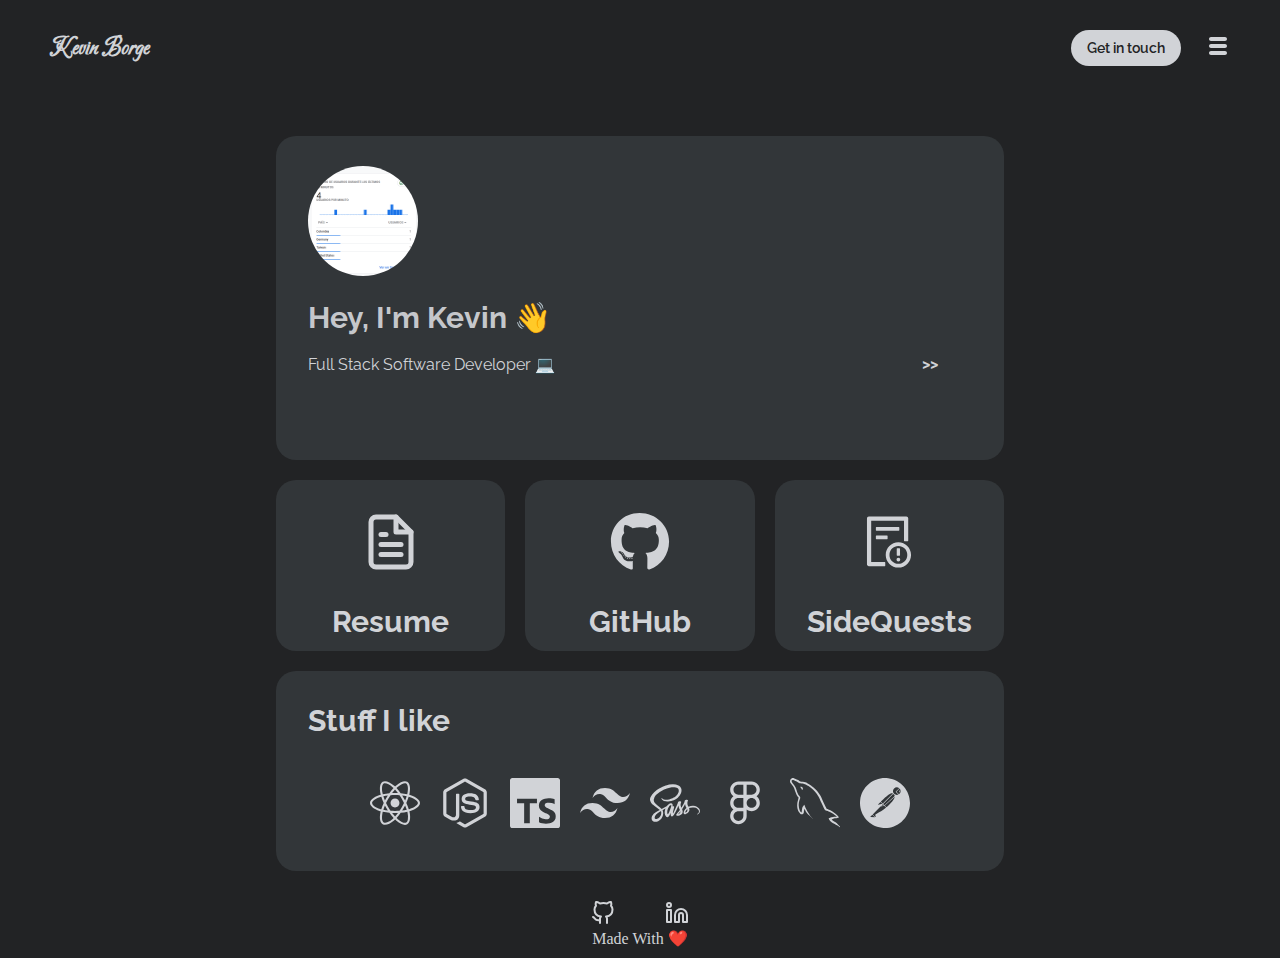
==== commit 49a87ae2: "adding info to <a> tag" ====
--- a/index.html
+++ b/index.html
@@ -24,7 +24,7 @@
             <h2> <a href="">Kevin Borge</a></h2>
 
             <div class="header-git">
-                <a href="mailto:antoniokevin153@outlook.com?subject=Asunto del Correo&body=Ingresar cuerpo del mensaje">Get in touch</a>
+                <a href="mailto:antoniokevin153@outlook.com?subject=Asunto del Correo&body=Type Information">Get in touch</a>
                 
                 <label for="menu">
                     <svg stroke="currentColor" fill="currentColor" stroke-width="0" version="1.2" baseProfile="tiny" viewBox="0 0 24 24" class="card-icon swap-off" height="24" width="24" xmlns="http://www.w3.org/2000/svg"><path d="M19 17h-14c-1.103 0-2 .897-2 2s.897 2 2 2h14c1.103 0 2-.897 2-2s-.897-2-2-2zM19 10h-14c-1.103 0-2 .897-2 2s.897 2 2 2h14c1.103 0 2-.897 2-2s-.897-2-2-2zM19 3h-14c-1.103 0-2 .897-2 2s.897 2 2 2h14c1.103 0 2-.897 2-2s-.897-2-2-2z"></path></svg>
--- a/Style/Style.css
+++ b/Style/Style.css
@@ -7,7 +7,7 @@
     background-color: #222325;
 }
 
-@media screen and (max-width: 844px){
+@media screen and (max-width: 480px){
 
     header {
     position: relative;
@@ -31,6 +31,9 @@
     position: relative;
 }
 
+header div:nth-child(2) a:nth-child(1){
+    display: none;
+}
 header input {
     display: none;
 }
@@ -117,8 +120,8 @@
     
     .main-body .top-div{
         background: #323639;
-        height: 254px;
-        width: 435px;
+        height: 314px;
+        width: 235px;
         padding-top: 30px;
         border-radius: 20px;
     }
@@ -126,24 +129,37 @@
     .main-body .top-div ul{
         display: flex;
         flex-direction: column;
-        margin-left: 32px;
-        gap: 20px;
+        margin: 0 12px;
+        row-gap: 40px;
+    }
+
+    .main-body .top-div ul h2{
+        font-size: 22px;
+        display: flex;
+        justify-content: center;
     }
 
     .main-body .top-div .f-stack{
         display: flex;
         column-gap: 115px;
     }
-
+    .main-body .top-div ul li img{
+        border: 2px solid #D1D3D7;;
+        display: flex;
+        margin-left: 46px;
+    }
     .main-body .top-div img{
         height: 110px;
         width: 110px;
         border-radius: 200px;
+        display: flex;
+        justify-content: center;
     }
     
     .main-body .top-div ul li p{
         font-family: 'Raleway', sans-serif;
-        font-size: 16px;
+        font-size: 12px;
+        margin-left: 16px;
     }
 
     .main-body .top-div .f-stack a{
@@ -183,52 +199,61 @@
         display: flex;
         flex-direction: column;
         row-gap: 20px;
+        font-family: 'Raleway', sans-serif;
+        color: #D1D3D7;
         font-size: 30px;
-        font-family: 'Raleway', sans-serif;
-        color: #D1D3D7;
-        font-size: 30px;
+        height: 314px;
+        width: 235px;
     }
 
     .main-body .mid-div a{
         text-decoration: none;
         color: #D1D3D7;
         border-radius: 20px;
+        font-size: 16px;
     }
 
     .main-body .mid-div .resume{
         background: #323639;
         display: flex;
-        flex-direction: row;
-        align-items: center;
-        height: 124px;
+        flex-direction: column;
+        align-items: center;
+        border-radius: 20px;
+        /* height: 124px;
         width: 435px;
-        border-radius: 20px;
+        border-radius: 20px; */
 
     }
 
     .main-body .mid-div .GitHub{
         background: #323639;
         display: flex;
-        flex-direction: row;
-        align-items: center;
-        height: 124px;
+        flex-direction: column;
+        align-items: center;
+        border-radius: 20px;
+        /* height: 124px;
         width: 435px;
-        border-radius: 20px;
+        border-radius: 20px; */
     }
 
     .main-body .mid-div .SideQuests{
         background: #323639;
         display: flex;
-        flex-direction: row;
-        align-items: center;
-        height: 124px;
+        flex-direction: column;
+        align-items: center;
+        border-radius: 20px;
+        /* height: 124px;
         width: 435px;
-        border-radius: 20px;
-    }
-
+        border-radius: 20px; */
+    }
+    .main-body .mid-div p{
+        display: flex;
+        margin-bottom: 18px;
+        margin-top: 18px;
+    }
     .main-body .mid-div svg{
         display: flex;
-        margin: 32px;
+        margin-top: 18px;
     }
 
     .main-body .mid-div svg:hover{
@@ -248,9 +273,10 @@
         background: #323639;
         display: flex;
         flex-direction: column;
-        height: 268px;
-        width: 435px;
-        border-radius: 20px;
+        height: 414px;
+        width: 235px;
+        border-radius: 20px;
+        margin-top: 130px;
     }
 
     .main-body .bottom-div:hover{
@@ -340,7 +366,7 @@
 
 }    
 
-@media screen and (min-width: 845px) and (max-width:1182px){
+@media screen and (min-width: 481px) and (max-width:1024px){
         
         
     header {
@@ -453,7 +479,7 @@
         .main-body .top-div{
             background: #323639;
             height: 294px;
-            width: 728px;
+            width: 428px;
             padding-top: 30px;
             border-radius: 20px;
         }
@@ -492,7 +518,7 @@
         
         .main-body .top-div .f-stack .arrow{
             font-weight: 600;
-            padding-left: 367px;
+            padding-left: 100px;
         }
         
         .main-body .top-div .f-stack a:hover{
@@ -516,13 +542,15 @@
     
         .main-body .mid-div{
             display: flex;
-            flex-direction: row;
-            column-gap: 20px;
+            flex-direction: column;
             font-size: 30px;
             font-family: 'Raleway', sans-serif;
             color: #D1D3D7;
-            font-size: 30px;
+            font-size: 24px;
             font-weight: bold;
+            height: 294px;
+            width: 428px;
+            row-gap: 20px;
         }
     
         .main-body .mid-div a{
@@ -536,19 +564,14 @@
             display: flex;
             flex-direction: column;
             align-items: center;
-            height: 200px;
-            width: 229px;
             border-radius: 20px;
-    
-        }
-    
+        }
+
         .main-body .mid-div .GitHub{
             background: #323639;
             display: flex;
             flex-direction: column;
             align-items: center;
-            height: 200px;
-            width: 229px;
             border-radius: 20px;
         }
     
@@ -557,8 +580,6 @@
             display: flex;
             flex-direction: column;
             align-items: center;
-            height: 200px;
-            width: 229px;
             border-radius: 20px;
         }
     
@@ -571,7 +592,10 @@
             color: #FFC552;
             transition: 0.5s;
         }
-    
+        .main-body .mid-div p{
+            margin-bottom: 16px;
+        }
+
         .main-body .mid-div a:hover{
             transition: 0.5s;
             box-shadow: 10px 10px 26px 3px rgba(0,0,0,0.5);
@@ -584,9 +608,10 @@
             background: #323639;
             display: flex;
             flex-direction: column;
-            height: 190px;
-            width: 728px;
+            height: 294px;
+            width: 428px;
             border-radius: 20px;
+            margin-top: 255px;
         }
     
         .main-body .bottom-div:hover{
@@ -675,7 +700,7 @@
 
 }
 
-@media screen and (min-width: 1183px){
+@media screen and (min-width: 1025px){
 
     
     header {
@@ -781,7 +806,7 @@
         flex-direction: column;
         align-items: center;
         row-gap: 20px;
-        margin-top: 60px;
+        margin-top: 50px;
     }
 
     .main-body .top-div{
@@ -857,23 +882,26 @@
         color: #D1D3D7;
         font-size: 30px;
         font-weight: bold;
+        width: 728px;
+        border-radius: 20px;
     }
 
     .main-body .mid-div a{
         text-decoration: none;
         color: #D1D3D7;
         border-radius: 20px;
-    }
-
+        width: inherit;
+        height: inherit;
+    }
+    .main-body .mid-div p{
+        margin-bottom: 12px;
+    }
     .main-body .mid-div .resume{
         background: #323639;
         display: flex;
         flex-direction: column;
         align-items: center;
-        height: 294px;
-        width: 359px;
-        border-radius: 20px;
-
+        border-radius: 20px;
     }
 
     .main-body .mid-div .GitHub{
@@ -881,8 +909,6 @@
         display: flex;
         flex-direction: column;
         align-items: center;
-        height: 294px;
-        width: 359px;
         border-radius: 20px;
     }
 
@@ -891,8 +917,6 @@
         display: flex;
         flex-direction: column;
         align-items: center;
-        height: 294px;
-        width: 359px;
         border-radius: 20px;
     }
 
@@ -919,7 +943,7 @@
         display: flex;
         flex-direction: column;
         height: 200px;
-        width: 1117px;
+        width: 728px;
         border-radius: 20px;
     }
 
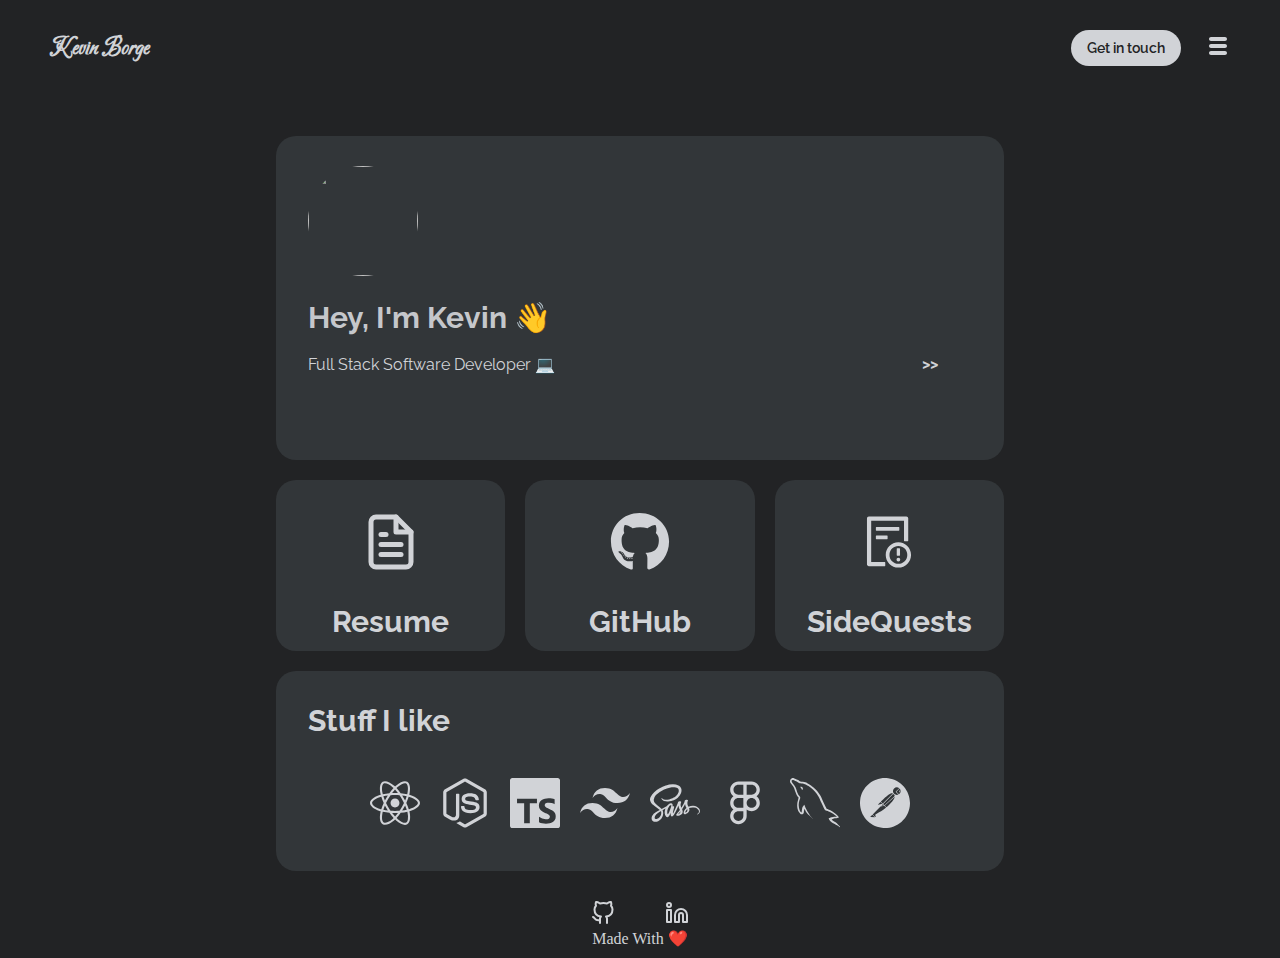
==== commit ddfa94ca: "Adding photo" ====
--- a/index.html
+++ b/index.html
@@ -47,7 +47,7 @@
         
         <div class="top-div">
                 <ul>
-                    <li><img src="/Img/img1.png" alt=""></li>
+                    <li><img src="/Img/foto.png" alt=""></li>
                     <li><h2>Hey, I'm Kevin 👋</h2></li>
                     <div class="f-stack">
                         <a href="/about.html">
